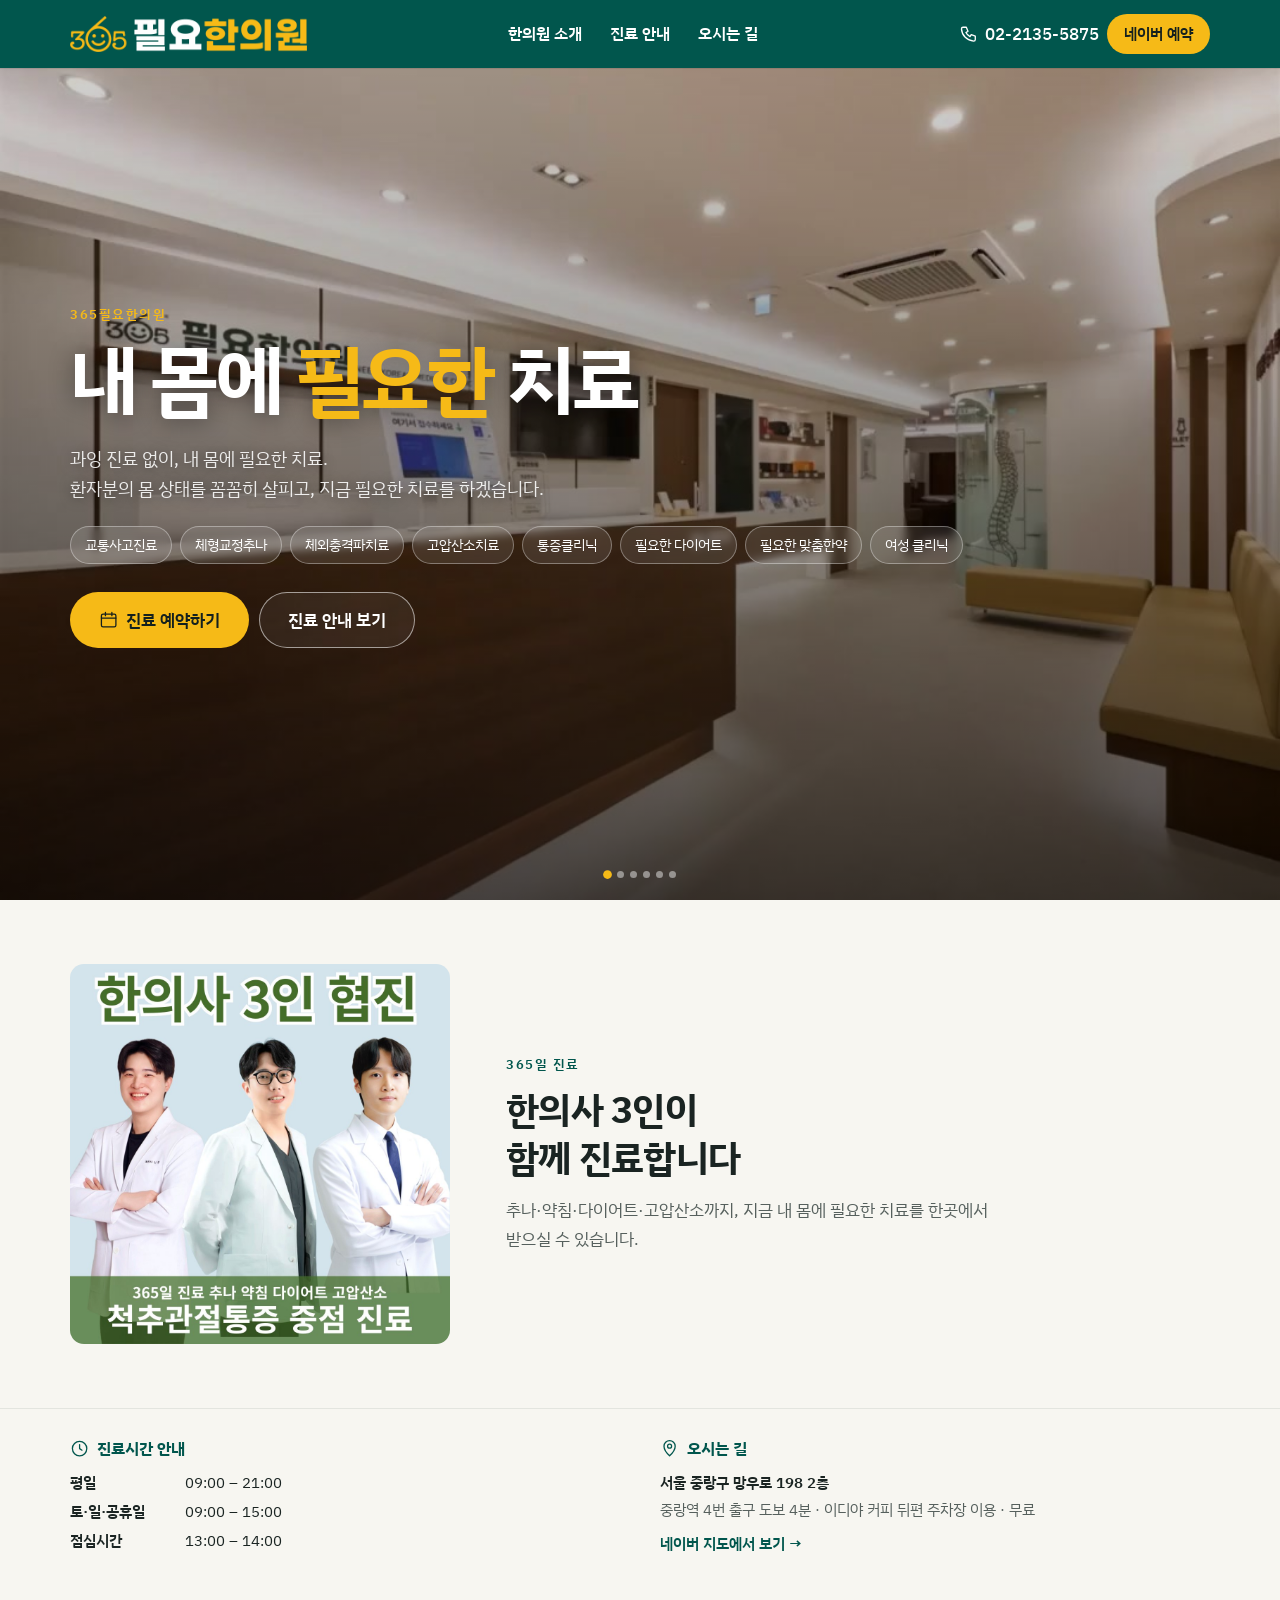
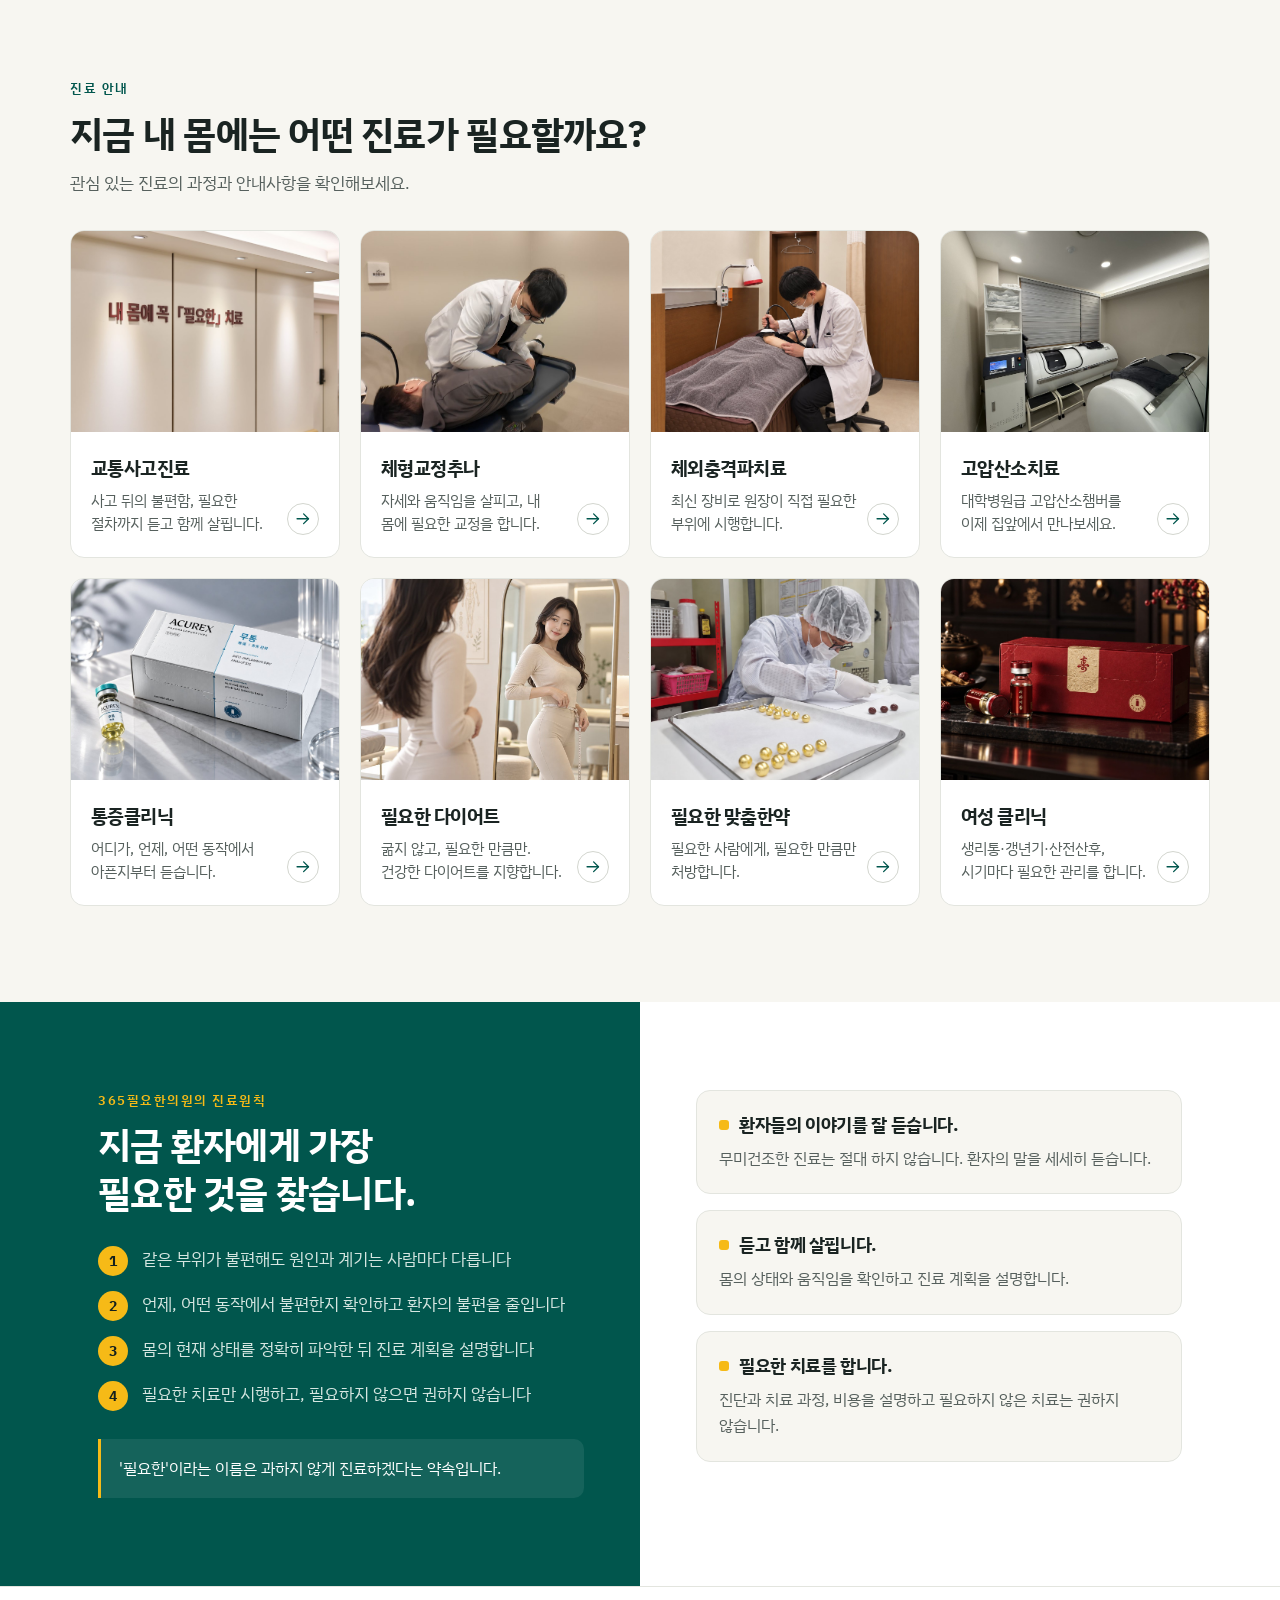
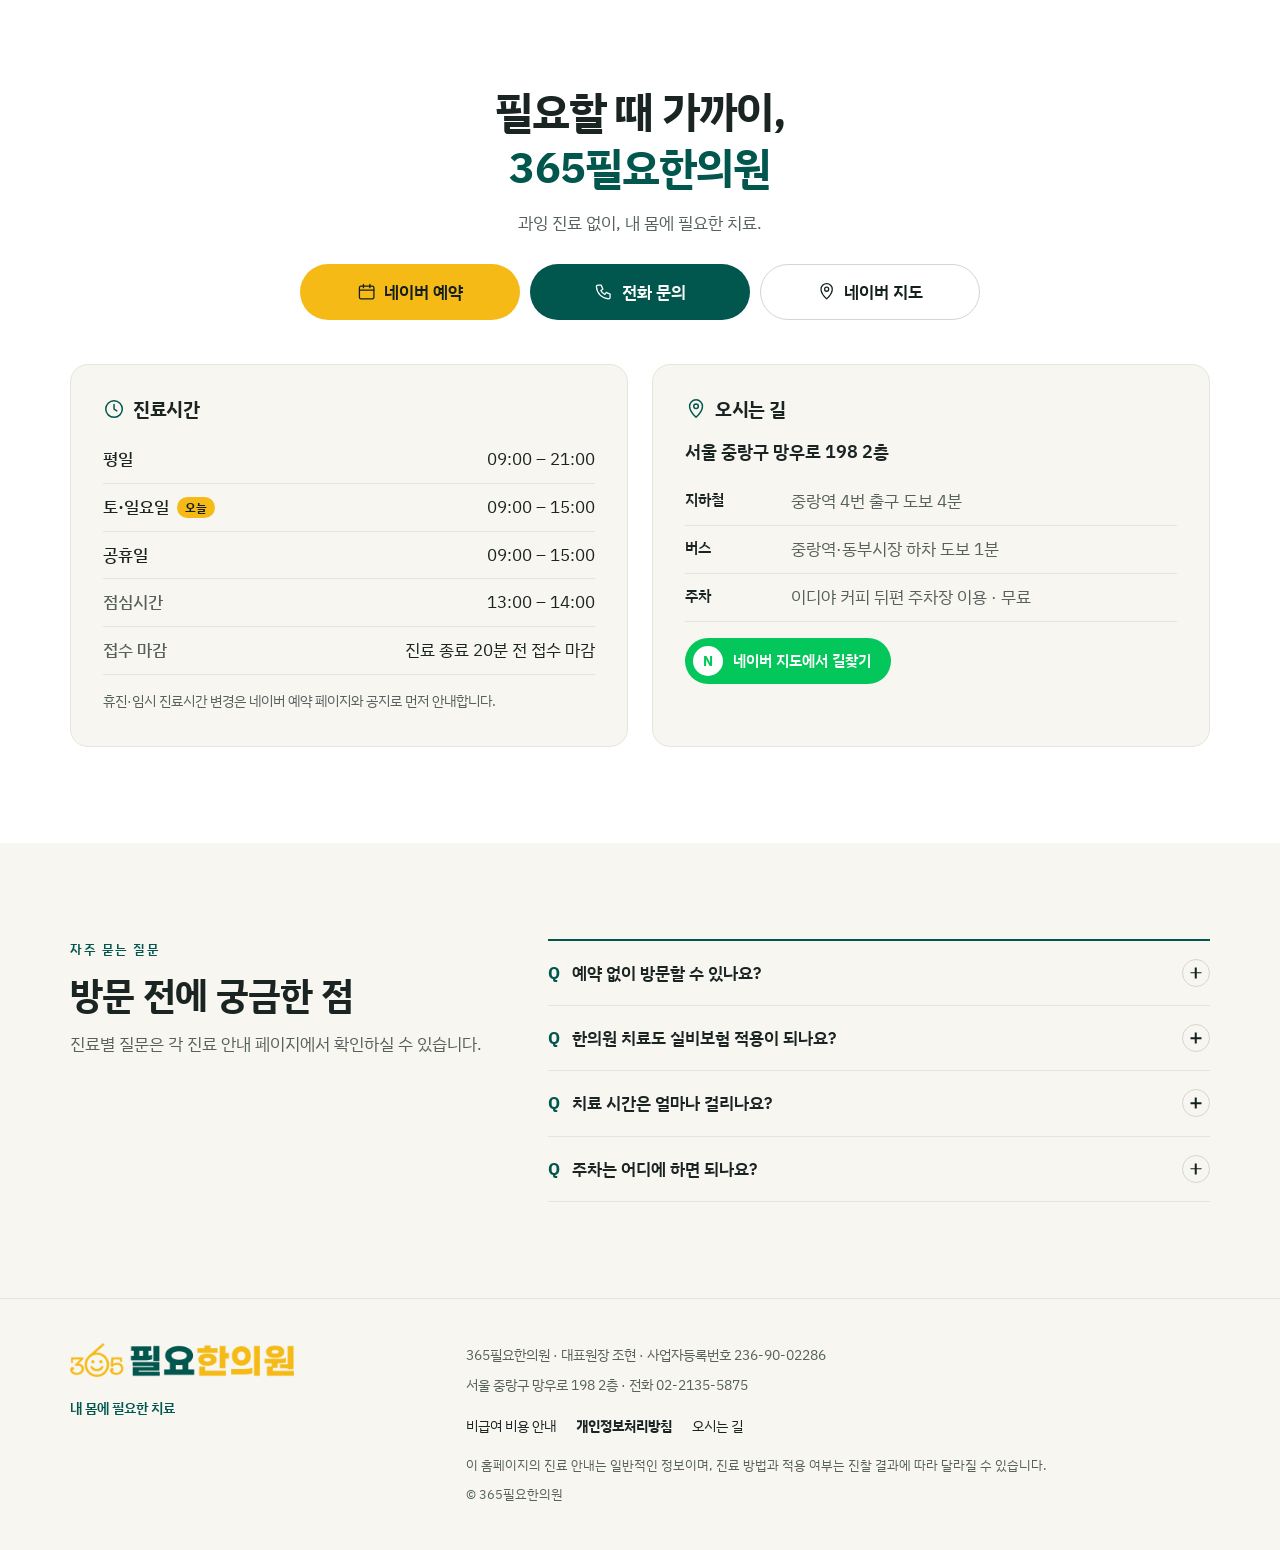
==== index.html @ c827af8c "Add files via upload" ====
<!doctype html>
<html lang="ko">
<head>
<meta charset="utf-8">
<meta name="viewport" content="width=device-width, initial-scale=1, viewport-fit=cover">
<title>365필요한의원 | 내 몸에 필요한 치료</title>
<meta name="description" content="365필요한의원 — 내 몸에 필요한 치료. 교통사고진료, 체형교정추나, 체외충격파치료, 고압산소치료, 통증클리닉, 다이어트, 맞춤 한약, 여성 클리닉. 불편한 곳을 듣고, 몸의 상태를 살피며, 필요한 치료만 함께 정합니다.">
<link rel="canonical" href="https://365needhani.github.io/">
<meta property="og:type" content="website">
<meta property="og:site_name" content="365필요한의원">
<meta property="og:title" content="365필요한의원 | 내 몸에 필요한 치료">
<meta property="og:description" content="365필요한의원 — 내 몸에 필요한 치료. 교통사고진료, 체형교정추나, 체외충격파치료, 고압산소치료, 통증클리닉, 다이어트, 맞춤 한약, 여성 클리닉. 불편한 곳을 듣고, 몸의 상태를 살피며, 필요한 치료만 함께 정합니다.">
<meta property="og:url" content="https://365needhani.github.io/">
<meta property="og:image" content="https://365needhani.github.io/assets/img/og-image.jpg">
<meta property="og:locale" content="ko_KR">
<meta name="theme-color" content="#01564D">
<link rel="preload" href="assets/img/reception.jpg" as="image">
<link rel="preload" href="assets/img/reception.mp4" as="video" type="video/mp4">
<link rel="preload" href="assets/img/hbot.jpg" as="image">
<link rel="icon" href="assets/img/favicon.png" type="image/png">
<link rel="apple-touch-icon" href="assets/img/apple-touch-icon.png">
<link rel="preconnect" href="https://fonts.googleapis.com">
<link rel="preconnect" href="https://fonts.gstatic.com" crossorigin>
<link rel="stylesheet" href="https://fonts.googleapis.com/css2?family=IBM+Plex+Sans+KR:wght@400;500;600;700&display=swap">
<link rel="stylesheet" href="assets/css/style.css">
<script type="application/ld+json">{"@context":"https://schema.org","@type":"MedicalClinic","name":"365필요한의원","slogan":"내 몸에 필요한 치료","url":"https://365needhani.github.io","telephone":"02-2135-5875","logo":"https://365needhani.github.io/assets/img/logo.png","address":{"@type":"PostalAddress","streetAddress":"서울 중랑구 망우로 198 2층","addressCountry":"KR"},"medicalSpecialty":"Korean medicine","availableService":[{"@type":"MedicalTherapy","name":"교통사고진료"},{"@type":"MedicalTherapy","name":"체형교정추나"},{"@type":"MedicalTherapy","name":"체외충격파치료"},{"@type":"MedicalTherapy","name":"고압산소치료"},{"@type":"MedicalTherapy","name":"통증클리닉"},{"@type":"MedicalTherapy","name":"필요한 다이어트"},{"@type":"MedicalTherapy","name":"필요한 맞춤한약"},{"@type":"MedicalTherapy","name":"여성 클리닉"}]}</script>
</head>
<body>
<a class="skip" href="#main">본문 바로가기</a>

<header class="site-header">
  <div class="wrap header-inner">
    <a class="logo" href="index.html"><img src="assets/img/logo.png" alt="365필요한의원" width="1108" height="168"></a>
    <div class="header-side">
      <a class="header-phone" href="tel:02-2135-5875" data-track="call-header"><svg viewBox="0 0 24 24" fill="none" stroke="currentColor" stroke-width="1.6" stroke-linecap="round" stroke-linejoin="round" aria-hidden="true"><path d="M5 4h4l2 5-2.5 1.5a11 11 0 0 0 5 5L15 13l5 2v4a2 2 0 0 1-2 2A16 16 0 0 1 3 6a2 2 0 0 1 2-2z"/></svg><span>02-2135-5875</span></a>
      <a class="btn btn-yellow btn-sm nav-cta" href="https://naver.me/GXFbSCK0" target="_blank" rel="noopener" data-track="reserve-header">네이버 예약</a>
      <button class="nav-toggle" type="button" aria-expanded="false" aria-controls="site-nav"><span class="sr-only">메뉴 열기</span><span class="bars" aria-hidden="true"></span></button>
    </div>
    <nav id="site-nav" class="site-nav" aria-label="주 메뉴">
      <ul class="nav-list">
        
        <li><a href="about.html">한의원 소개</a></li>
        <li class="has-sub">
          <a href="index.html#treatments">진료 안내</a>
          <ul class="sub">
            <li><a href="treatment-traffic-accident.html">교통사고진료</a></li><li><a href="treatment-chuna.html">체형교정추나</a></li><li><a href="treatment-eswt.html">체외충격파치료</a></li><li><a href="treatment-hbot.html">고압산소치료</a></li><li><a href="treatment-pain.html">통증클리닉</a></li><li><a href="treatment-diet.html">필요한 다이어트</a></li><li><a href="treatment-herbal.html">필요한 맞춤한약</a></li><li><a href="treatment-women.html">여성 클리닉</a></li>
          </ul>
        </li>
        <li><a href="location.html">오시는 길</a></li>
      </ul>
      <div class="nav-mobile-actions">
        <a class="btn btn-yellow" href="https://naver.me/GXFbSCK0" target="_blank" rel="noopener" data-track="reserve-menu">네이버 예약</a>
        <a class="btn btn-line" href="tel:02-2135-5875" data-track="call-menu">02-2135-5875</a>
      </div>
    </nav>
  </div>
</header>
<main id="main">

<section class="hero hero-full">
  <div class="hero-bg" data-interval="2000" aria-hidden="true" style="background-image:url([data-uri])">
    <video src="assets/img/reception.mp4" poster="assets/img/reception.jpg" muted playsinline preload="auto" class="is-on" autoplay></video><img src="assets/img/hbot.jpg" alt="" data-desc="assets/img/hbot.jpg"><img src="assets/img/treatment-room.jpg" alt="" data-desc="assets/img/treatment-room.jpg" loading="lazy"><img src="assets/img/clinic-room.jpg" alt="" data-desc="assets/img/clinic-room.jpg" loading="lazy"><img src="assets/img/hydro.jpg" alt="" data-desc="assets/img/hydro.jpg" loading="lazy"><img src="assets/img/massage-chair.jpg" alt="" data-desc="assets/img/massage-chair.jpg" loading="lazy">
    <ol class="slide-dots"><li class="is-on"></li><li></li><li></li><li></li><li></li><li></li></ol>
  </div>
  <div class="wrap hero-full-inner">
    <p class="eyebrow eyebrow-light">365필요한의원</p>
    <h1 class="hero-title">내 몸에 <em>필요한</em> 치료</h1>
    <p class="hero-sub">과잉 진료 없이, 내 몸에 필요한 치료.<br class="br-pc"> 환자분의 몸 상태를 꼼꼼히 살피고, 지금 필요한 치료를 하겠습니다.</p>
    <ul class="hero-tags" aria-label="주요 진료"><li><a href="treatment-traffic-accident.html">교통사고진료</a></li><li><a href="treatment-chuna.html">체형교정추나</a></li><li><a href="treatment-eswt.html">체외충격파치료</a></li><li><a href="treatment-hbot.html">고압산소치료</a></li><li><a href="treatment-pain.html">통증클리닉</a></li><li><a href="treatment-diet.html">필요한 다이어트</a></li><li><a href="treatment-herbal.html">필요한 맞춤한약</a></li><li><a href="treatment-women.html">여성 클리닉</a></li></ul>
    <div class="hero-actions">
      <a class="btn btn-yellow btn-lg" href="https://naver.me/GXFbSCK0" target="_blank" rel="noopener" data-track="reserve-hero"><svg viewBox="0 0 24 24" fill="none" stroke="currentColor" stroke-width="1.6" stroke-linecap="round" stroke-linejoin="round" aria-hidden="true"><rect x="3" y="5" width="18" height="16" rx="2"/><path d="M3 10h18M8 3v4M16 3v4"/></svg>진료 예약하기</a>
      <a class="btn btn-line-light btn-lg" href="#treatments">진료 안내 보기</a>
    </div>
  </div>
</section>
<section class="team-band" aria-label="한의사 협진">
  <div class="wrap team-grid">
    <img class="photo team-photo" src="assets/img/hero.jpg" alt="" data-desc="assets/img/hero.jpg" loading="lazy" style="aspect-ratio:1 / 1">
    <div class="team-copy">
      <p class="eyebrow">365일 진료</p>
      <h2>한의사 3인이<br>함께 진료합니다</h2>
      <p>추나·약침·다이어트·고압산소까지, 지금 내 몸에 필요한 치료를 한곳에서 받으실 수 있습니다.</p>
    </div>
  </div>
  <div class="info-strip">
    <div class="wrap info-grid">
      <div class="info-col">
        <p class="info-h"><svg viewBox="0 0 24 24" fill="none" stroke="currentColor" stroke-width="1.6" stroke-linecap="round" stroke-linejoin="round" aria-hidden="true"><circle cx="12" cy="12" r="9"/><path d="M12 7v5l3 2"/></svg>진료시간 안내</p>
        <dl class="info-dl">
          <div><dt>평일</dt><dd>09:00 – 21:00</dd></div>
          <div><dt>토·일·공휴일</dt><dd>09:00 – 15:00</dd></div>
          <div><dt>점심시간</dt><dd>13:00 – 14:00</dd></div>
        </dl>
      </div>
      <div class="info-col">
        <p class="info-h"><svg viewBox="0 0 24 24" fill="none" stroke="currentColor" stroke-width="1.6" stroke-linecap="round" stroke-linejoin="round" aria-hidden="true"><path d="M12 21s7-6.5 7-12a7 7 0 0 0-14 0c0 5.5 7 12 7 12z"/><circle cx="12" cy="9" r="2.5"/></svg>오시는 길</p>
        <p class="info-addr">서울 중랑구 망우로 198 2층</p>
        <p class="info-sub">중랑역 4번 출구 도보 4분 · 이디야 커피 뒤편 주차장 이용 · 무료</p>
        <a class="info-link" href="https://naver.me/FLyvfNd8" target="_blank" rel="noopener" data-track="map-strip">네이버 지도에서 보기</a>
      </div>
    </div>
  </div>
</section>

<section class="sec" id="treatments" aria-labelledby="treatments-title">
  <div class="wrap">
    
<div class="sec-head">
  <p class="eyebrow">진료 안내</p>
  <h2 id="treatments-title">지금 내 몸에는<br class="br-m"> 어떤 진료가 필요할까요?</h2>
  <p class="sec-desc">관심 있는 진료의 과정과 안내사항을 확인해보세요.</p>
</div>
    
<ul class="t-cards">
  
  <li class="t-card">
    <a href="treatment-traffic-accident.html">
      <img class="photo " src="assets/img/traffic.jpg" alt="" data-desc="assets/img/traffic.jpg" loading="lazy" style="aspect-ratio:4 / 3">
      <span class="t-card-body">
        <span class="t-card-name">교통사고진료</span>
        <span class="t-card-copy">사고 뒤의 불편함, 필요한 절차까지 듣고 함께 살핍니다.</span>
        <span class="t-card-arrow" aria-hidden="true"><svg viewBox="0 0 24 24" fill="none" stroke="currentColor" stroke-width="1.6" stroke-linecap="round" stroke-linejoin="round" aria-hidden="true"><path d="M5 12h14"/><path d="M13 6l6 6-6 6"/></svg></span>
      </span>
    </a>
  </li>
  <li class="t-card">
    <a href="treatment-chuna.html">
      <img class="photo " src="assets/img/chuna.jpg" alt="" data-desc="assets/img/chuna.jpg" loading="lazy" style="aspect-ratio:4 / 3">
      <span class="t-card-body">
        <span class="t-card-name">체형교정추나</span>
        <span class="t-card-copy">자세와 움직임을 살피고, 내 몸에 필요한 교정을 합니다.</span>
        <span class="t-card-arrow" aria-hidden="true"><svg viewBox="0 0 24 24" fill="none" stroke="currentColor" stroke-width="1.6" stroke-linecap="round" stroke-linejoin="round" aria-hidden="true"><path d="M5 12h14"/><path d="M13 6l6 6-6 6"/></svg></span>
      </span>
    </a>
  </li>
  <li class="t-card">
    <a href="treatment-eswt.html">
      <img class="photo " src="assets/img/eswt.jpg" alt="" data-desc="assets/img/eswt.jpg" loading="lazy" style="aspect-ratio:4 / 3">
      <span class="t-card-body">
        <span class="t-card-name">체외충격파치료</span>
        <span class="t-card-copy">최신 장비로 원장이 직접 필요한 부위에 시행합니다.</span>
        <span class="t-card-arrow" aria-hidden="true"><svg viewBox="0 0 24 24" fill="none" stroke="currentColor" stroke-width="1.6" stroke-linecap="round" stroke-linejoin="round" aria-hidden="true"><path d="M5 12h14"/><path d="M13 6l6 6-6 6"/></svg></span>
      </span>
    </a>
  </li>
  <li class="t-card">
    <a href="treatment-hbot.html">
      <img class="photo " src="assets/img/hbot-card.jpg" alt="" data-desc="assets/img/hbot-card.jpg" loading="lazy" style="aspect-ratio:4 / 3">
      <span class="t-card-body">
        <span class="t-card-name">고압산소치료</span>
        <span class="t-card-copy">대학병원급 고압산소챔버를 이제 집앞에서 만나보세요.</span>
        <span class="t-card-arrow" aria-hidden="true"><svg viewBox="0 0 24 24" fill="none" stroke="currentColor" stroke-width="1.6" stroke-linecap="round" stroke-linejoin="round" aria-hidden="true"><path d="M5 12h14"/><path d="M13 6l6 6-6 6"/></svg></span>
      </span>
    </a>
  </li>
  <li class="t-card">
    <a href="treatment-pain.html">
      <img class="photo " src="assets/img/pain.jpg" alt="" data-desc="assets/img/pain.jpg" loading="lazy" style="aspect-ratio:4 / 3">
      <span class="t-card-body">
        <span class="t-card-name">통증클리닉</span>
        <span class="t-card-copy">어디가, 언제, 어떤 동작에서 아픈지부터 듣습니다.</span>
        <span class="t-card-arrow" aria-hidden="true"><svg viewBox="0 0 24 24" fill="none" stroke="currentColor" stroke-width="1.6" stroke-linecap="round" stroke-linejoin="round" aria-hidden="true"><path d="M5 12h14"/><path d="M13 6l6 6-6 6"/></svg></span>
      </span>
    </a>
  </li>
  <li class="t-card">
    <a href="treatment-diet.html">
      <img class="photo " src="assets/img/diet.jpg" alt="" data-desc="assets/img/diet.jpg" loading="lazy" style="aspect-ratio:4 / 3">
      <span class="t-card-body">
        <span class="t-card-name">필요한 다이어트</span>
        <span class="t-card-copy">굶지 않고, 필요한 만큼만. 건강한 다이어트를 지향합니다.</span>
        <span class="t-card-arrow" aria-hidden="true"><svg viewBox="0 0 24 24" fill="none" stroke="currentColor" stroke-width="1.6" stroke-linecap="round" stroke-linejoin="round" aria-hidden="true"><path d="M5 12h14"/><path d="M13 6l6 6-6 6"/></svg></span>
      </span>
    </a>
  </li>
  <li class="t-card">
    <a href="treatment-herbal.html">
      <img class="photo " src="assets/img/herbal.jpg" alt="" data-desc="assets/img/herbal.jpg" loading="lazy" style="aspect-ratio:4 / 3">
      <span class="t-card-body">
        <span class="t-card-name">필요한 맞춤한약</span>
        <span class="t-card-copy">필요한 사람에게, 필요한 만큼만 처방합니다.</span>
        <span class="t-card-arrow" aria-hidden="true"><svg viewBox="0 0 24 24" fill="none" stroke="currentColor" stroke-width="1.6" stroke-linecap="round" stroke-linejoin="round" aria-hidden="true"><path d="M5 12h14"/><path d="M13 6l6 6-6 6"/></svg></span>
      </span>
    </a>
  </li>
  <li class="t-card">
    <a href="treatment-women.html">
      <img class="photo " src="assets/img/women.jpg" alt="" data-desc="assets/img/women.jpg" loading="lazy" style="aspect-ratio:4 / 3">
      <span class="t-card-body">
        <span class="t-card-name">여성 클리닉</span>
        <span class="t-card-copy">생리통·갱년기·산전산후, 시기마다 필요한 관리를 합니다.</span>
        <span class="t-card-arrow" aria-hidden="true"><svg viewBox="0 0 24 24" fill="none" stroke="currentColor" stroke-width="1.6" stroke-linecap="round" stroke-linejoin="round" aria-hidden="true"><path d="M5 12h14"/><path d="M13 6l6 6-6 6"/></svg></span>
      </span>
    </a>
  </li>
</ul>
  </div>
</section>


<section class="split-block" aria-label="지금 환자에게 가장 필요한 것을 찾습니다.">
  <div class="split-green">
    <div class="split-inner">
      <p class="eyebrow eyebrow-light">365필요한의원의 진료원칙</p>
      <h2 class="split-title">지금 환자에게 가장<br class="br-m"> 필요한 것을 찾습니다.</h2>
      <ol class="num-list"><li>같은 부위가 불편해도 원인과 계기는 사람마다 다릅니다</li><li>언제, 어떤 동작에서 불편한지 확인하고 환자의 불편을 줄입니다</li><li>몸의 현재 상태를 정확히 파악한 뒤 진료 계획을 설명합니다</li><li>필요한 치료만 시행하고, 필요하지 않으면 권하지 않습니다</li></ol>
      <p class="split-caption">'필요한'이라는 이름은 과하지 않게 진료하겠다는 약속입니다.</p>
    </div>
  </div>
  <div class="split-white">
    <div class="split-inner">
      <div class="split-card"><h3>환자들의 이야기를 잘 듣습니다.</h3><p>무미건조한 진료는 절대 하지 않습니다. 환자의 말을 세세히 듣습니다.</p></div><div class="split-card"><h3>듣고 함께 살핍니다.</h3><p>몸의 상태와 움직임을 확인하고 진료 계획을 설명합니다.</p></div><div class="split-card"><h3>필요한 치료를 합니다.</h3><p>진단과 치료 과정, 비용을 설명하고 필요하지 않은 치료는 권하지 않습니다.</p></div>
    </div>
  </div>
</section>


<section class="visit" aria-labelledby="visit-title">
  <div class="wrap">
    <div class="visit-cta">
      <h2 id="visit-title" class="visit-title">필요할 때 가까이,<br><span class="accent">365필요한의원</span></h2>
      <p class="visit-sub">과잉 진료 없이, 내 몸에 필요한 치료.</p>
      <div class="visit-actions">
        <a class="btn btn-yellow btn-lg" href="https://naver.me/GXFbSCK0" target="_blank" rel="noopener" data-track="reserve-visit"><svg viewBox="0 0 24 24" fill="none" stroke="currentColor" stroke-width="1.6" stroke-linecap="round" stroke-linejoin="round" aria-hidden="true"><rect x="3" y="5" width="18" height="16" rx="2"/><path d="M3 10h18M8 3v4M16 3v4"/></svg>네이버 예약</a>
        <a class="btn btn-green btn-lg" href="tel:02-2135-5875" data-track="call-visit"><svg viewBox="0 0 24 24" fill="none" stroke="currentColor" stroke-width="1.6" stroke-linecap="round" stroke-linejoin="round" aria-hidden="true"><path d="M5 4h4l2 5-2.5 1.5a11 11 0 0 0 5 5L15 13l5 2v4a2 2 0 0 1-2 2A16 16 0 0 1 3 6a2 2 0 0 1 2-2z"/></svg>전화 문의</a>
        <a class="btn btn-line btn-lg" href="https://naver.me/FLyvfNd8" target="_blank" rel="noopener" data-track="map-visit"><svg viewBox="0 0 24 24" fill="none" stroke="currentColor" stroke-width="1.6" stroke-linecap="round" stroke-linejoin="round" aria-hidden="true"><path d="M12 21s7-6.5 7-12a7 7 0 0 0-14 0c0 5.5 7 12 7 12z"/><circle cx="12" cy="9" r="2.5"/></svg>네이버 지도</a>
      </div>
    </div>
    <div class="visit-grid">
      <div class="visit-card">
        <h3 class="visit-h"><svg viewBox="0 0 24 24" fill="none" stroke="currentColor" stroke-width="1.6" stroke-linecap="round" stroke-linejoin="round" aria-hidden="true"><circle cx="12" cy="12" r="9"/><path d="M12 7v5l3 2"/></svg>진료시간</h3>
        
<dl class="hours">
  <div class="hours-row" data-day="평일"><dt>평일</dt><dd>09:00 – 21:00</dd></div><div class="hours-row" data-day="토·일요일"><dt>토·일요일</dt><dd>09:00 – 15:00</dd></div><div class="hours-row" data-day="공휴일"><dt>공휴일</dt><dd>09:00 – 15:00</dd></div>
  <div class="hours-row hours-sub"><dt>점심시간</dt><dd>13:00 – 14:00</dd></div>
  <div class="hours-row hours-sub"><dt>접수 마감</dt><dd>진료 종료 20분 전 접수 마감</dd></div>
</dl>
        <p class="visit-note">휴진·임시 진료시간 변경은 네이버 예약 페이지와 공지로 먼저 안내합니다.</p>
      </div>
      <div class="visit-card">
        <h3 class="visit-h"><svg viewBox="0 0 24 24" fill="none" stroke="currentColor" stroke-width="1.6" stroke-linecap="round" stroke-linejoin="round" aria-hidden="true"><path d="M12 21s7-6.5 7-12a7 7 0 0 0-14 0c0 5.5 7 12 7 12z"/><circle cx="12" cy="9" r="2.5"/></svg>오시는 길</h3>
        <p class="visit-addr">서울 중랑구 망우로 198 2층</p>
        <dl class="spec spec-sm">
          <div><dt>지하철</dt><dd>중랑역 4번 출구 도보 4분</dd></div><div><dt>버스</dt><dd>중랑역·동부시장 하차 도보 1분</dd></div>
          <div><dt>주차</dt><dd>이디야 커피 뒤편 주차장 이용 · 무료</dd></div>
        </dl>
        <div class="map-btns">
          <a class="map-btn map-naver" href="https://naver.me/FLyvfNd8" target="_blank" rel="noopener" data-track="map-naver"><b>N</b>네이버 지도에서 길찾기</a>
        </div>
      </div>
    </div>
  </div>
</section>

<section class="sec" aria-labelledby="faq-title">
  <div class="wrap faq-grid">
    
<div class="sec-head">
  <p class="eyebrow">자주 묻는 질문</p>
  <h2 id="faq-title">방문 전에 궁금한 점</h2>
  <p class="sec-desc">진료별 질문은 각 진료 안내 페이지에서 확인하실 수 있습니다.</p>
</div>
    
<div class="faq-list">
  
  <details class="faq">
    <summary><span class="faq-q">예약 없이 방문할 수 있나요?</span><span class="faq-icon" aria-hidden="true"></span></summary>
    <div class="faq-a"><p>예약 없이도 진료받으실 수 있습니다. 다만 예약하시면 대기 시간을 줄일 수 있습니다.</p></div>
  </details>
  <details class="faq">
    <summary><span class="faq-q">한의원 치료도 실비보험 적용이 되나요?</span><span class="faq-icon" aria-hidden="true"></span></summary>
    <div class="faq-a"><p>대부분의 환자분들이 실비보험 적용을 받고 계십니다. 내 보험이 적용되는지 모르는 경우, 저희가 직접 확인해드립니다.</p></div>
  </details>
  <details class="faq">
    <summary><span class="faq-q">치료 시간은 얼마나 걸리나요?</span><span class="faq-icon" aria-hidden="true"></span></summary>
    <div class="faq-a"><p>치료의 종류에 따라 다르지만, 보통 약 40분~1시간 정도가 소요됩니다. 빠른 진료를 원하실 경우 데스크에 말씀해주세요.</p></div>
  </details>
  <details class="faq">
    <summary><span class="faq-q">주차는 어디에 하면 되나요?</span><span class="faq-icon" aria-hidden="true"></span></summary>
    <div class="faq-a"><p>이디야 커피 뒤편 주차장 이용 · 무료</p><p><a class="text-link" href="location.html">오시는 길 보기</a></p></div>
  </details>
</div>
  </div>
</section>



</main>

<footer class="site-footer">
  <div class="wrap footer-inner">
    <div class="footer-brand">
      <a class="logo" href="index.html"><img src="assets/img/logo-light-bg.png" alt="365필요한의원" width="1108" height="168"></a>
      <p class="footer-slogan">내 몸에 필요한 치료</p>
    </div>
    <div class="footer-info">
      <p>365필요한의원 · 대표원장 조현 · 사업자등록번호 236-90-02286</p>
      <p>서울 중랑구 망우로 198 2층 · 전화 02-2135-5875</p>
      <p class="footer-links"><a href="fees.html">비급여 비용 안내</a><a href="privacy.html"><b>개인정보처리방침</b></a><a href="location.html">오시는 길</a></p>
      <p class="footer-legal">이 홈페이지의 진료 안내는 일반적인 정보이며, 진료 방법과 적용 여부는 진찰 결과에 따라 달라질 수 있습니다.</p>
      <p class="footer-copy">© 365필요한의원</p>
    </div>
  </div>
</footer>

<nav class="mobile-bar" aria-label="빠른 연결">
  <a href="tel:02-2135-5875" data-track="call-mobile"><svg viewBox="0 0 24 24" fill="none" stroke="currentColor" stroke-width="1.6" stroke-linecap="round" stroke-linejoin="round" aria-hidden="true"><path d="M5 4h4l2 5-2.5 1.5a11 11 0 0 0 5 5L15 13l5 2v4a2 2 0 0 1-2 2A16 16 0 0 1 3 6a2 2 0 0 1 2-2z"/></svg>전화 문의</a>
  <a class="is-main" href="https://naver.me/GXFbSCK0" target="_blank" rel="noopener" data-track="reserve-mobile"><svg viewBox="0 0 24 24" fill="none" stroke="currentColor" stroke-width="1.6" stroke-linecap="round" stroke-linejoin="round" aria-hidden="true"><rect x="3" y="5" width="18" height="16" rx="2"/><path d="M3 10h18M8 3v4M16 3v4"/></svg>예약하기</a>
  <a href="https://naver.me/FLyvfNd8" target="_blank" rel="noopener" data-track="map-mobile"><svg viewBox="0 0 24 24" fill="none" stroke="currentColor" stroke-width="1.6" stroke-linecap="round" stroke-linejoin="round" aria-hidden="true"><path d="M12 21s7-6.5 7-12a7 7 0 0 0-14 0c0 5.5 7 12 7 12z"/><circle cx="12" cy="9" r="2.5"/></svg>오시는 길</a>
</nav>
<script src="assets/js/main.js" defer></script>
</body>
</html>
---- assets/css/style.css ----
/* ==========================================================
   365필요한의원 — 디자인 시스템
   로고 기준 브랜드 컬러: 그린 #01564D / 노랑 #F6BA17 / 흰색
   초록은 상단 바·모바일 하단 바·본문 중간의 강조 블록 하나·작은 포인트에만 쓰고,
   넓은 면(첫 화면, 페이지 상단, 예약 안내, 푸터)은 밝게 둡니다.
   ========================================================== */
:root {
  --yellow: #F6BA17;
  --yellow-hover: #FFC93A;
  --yellow-soft: #FFF3CC;
  --green: #01564D;
  --green-2: #0B6257;
  --green-deep: #003F38;
  --green-soft: #E6F0EC;
  --green-line: rgba(255, 255, 255, .14);
  --on-green: #D6E6E1;
  --on-green-muted: #9DC2B9;
  --ink: #14201E;
  --text: #1A2422;
  --muted: #56605D;
  --paper: #F7F6F1;
  --white: #FFFFFF;
  --line: #E3E5DF;
  --line-2: #D3D6CF;
  --ph: #E1E3DC;
  --radius: 14px;
  --wrap: 1180px;
  --gutter: 20px;
  --header-h: 68px;
  --font: "IBM Plex Sans KR", "Apple SD Gothic Neo", "Malgun Gothic", "Noto Sans KR", sans-serif;
  color-scheme: light;
}

*, *::before, *::after { box-sizing: border-box; }
html { -webkit-text-size-adjust: 100%; scroll-behavior: smooth; scroll-padding-top: calc(var(--header-h) + 12px); }
body { margin: 0; background: var(--paper); color: var(--text); font-family: var(--font); font-size: 17px; line-height: 1.7; word-break: keep-all; overflow-wrap: break-word; }
img { max-width: 100%; display: block; }
svg { width: 1.15em; height: 1.15em; flex: none; }
a { color: inherit; }
h1, h2, h3 { line-height: 1.3; margin: 0; text-wrap: balance; letter-spacing: -0.02em; }
p { margin: 0; }
ul, ol { margin: 0; padding: 0; list-style: none; }
:focus-visible { outline: 3px solid var(--yellow); outline-offset: 3px; border-radius: 4px; }
.sr-only { position: absolute; width: 1px; height: 1px; overflow: hidden; clip: rect(0 0 0 0); white-space: nowrap; }
.skip { position: absolute; left: 12px; top: -60px; z-index: 100; background: var(--yellow); color: var(--ink); padding: 10px 16px; border-radius: 8px; font-weight: 600; }
.skip:focus { top: 12px; }
.wrap { width: 100%; max-width: var(--wrap); margin-inline: auto; padding-inline: var(--gutter); }
.wrap.narrow { max-width: 880px; }
.br-pc { display: none; }
@media (min-width: 900px) { .br-pc { display: inline; } .br-m { display: none; } }

/* 자리표시자 — 실제 정보로 교체할 곳 */
.todo { background: rgba(246, 186, 23, .24); border-bottom: 1px dashed #A77A00; padding: 0 2px; border-radius: 2px; }
.split-green .todo, .site-header .todo, .mobile-bar .todo { background: rgba(246, 186, 23, .18); border-bottom-color: var(--yellow); }
.sample-note { margin: -16px 0 20px; font-size: .9rem; color: var(--muted); }

/* ---------- 버튼 ---------- */
.btn { display: inline-flex; align-items: center; justify-content: center; gap: 8px; min-height: 50px; padding: 0 22px; border-radius: 999px; font: inherit; font-weight: 600; font-size: 1rem; text-decoration: none; white-space: nowrap; border: 1.5px solid transparent; cursor: pointer; transition: background .15s, border-color .15s, color .15s, transform .15s; }
.btn:active { transform: translateY(1px); }
.btn-sm { min-height: 40px; padding: 0 16px; font-size: .92rem; }
.btn-lg { min-height: 56px; padding: 0 28px; font-size: 1.05rem; }
.btn-yellow { background: var(--yellow); color: var(--ink); }
.btn-yellow:hover { background: var(--yellow-hover); }
.btn-green { background: var(--green); color: var(--white); }
.btn-green:hover { background: var(--green-2); }
.btn-line { border-color: var(--line-2); color: var(--ink); background: var(--white); }
.btn-line:hover { border-color: var(--green); color: var(--green); }
.text-link { font-weight: 600; text-decoration: none; color: var(--green); border-bottom: 2px solid var(--yellow); padding-bottom: 1px; display: inline-flex; align-items: center; gap: 4px; }
.text-link::after { content: "→"; }
.text-link:hover { background: var(--yellow-soft); }

/* ---------- 로고 ---------- */
.logo { display: inline-flex; align-items: center; text-decoration: none; flex: none; }
.logo img { height: 32px; width: auto; }
@media (min-width: 1000px) { .logo img { height: 36px; } }
.footer-brand .logo img { height: 34px; }

/* ---------- 헤더 (초록 바 — 여기만 넓게 초록) ---------- */
.site-header { position: sticky; top: env(safe-area-inset-top, 0px); z-index: 50; background: var(--green); color: var(--white); box-shadow: 0 1px 0 rgba(0,0,0,.08); }
.header-inner { display: flex; align-items: center; justify-content: space-between; min-height: var(--header-h); gap: 12px; flex-wrap: wrap; }
.header-side { display: flex; align-items: center; gap: 8px; }
.header-phone { display: none; align-items: center; gap: 6px; color: var(--white); text-decoration: none; font-weight: 500; font-variant-numeric: tabular-nums; }
.nav-toggle { color: var(--white); display: inline-flex; align-items: center; justify-content: center; width: 44px; height: 44px; border: 0; background: transparent; cursor: pointer; border-radius: 10px; }
.nav-toggle .bars, .nav-toggle .bars::before, .nav-toggle .bars::after { display: block; width: 22px; height: 2px; background: var(--white); border-radius: 2px; position: relative; transition: transform .2s, background .2s; }
.nav-toggle .bars::before, .nav-toggle .bars::after { content: ""; position: absolute; left: 0; }
.nav-toggle .bars::before { top: -7px; }
.nav-toggle .bars::after { top: 7px; }
.nav-toggle[aria-expanded="true"] .bars { background: transparent; }
.nav-toggle[aria-expanded="true"] .bars::before { transform: translateY(7px) rotate(45deg); }
.nav-toggle[aria-expanded="true"] .bars::after { transform: translateY(-7px) rotate(-45deg); }
.nav-cta { display: none; }
@media (min-width: 480px) { .nav-cta { display: inline-flex; } }

.site-nav { display: none; }
.site-nav.is-open { display: flex; flex-direction: column; gap: 16px; position: absolute; left: 0; right: 0; top: 100%; background: var(--white); color: var(--text); border-top: 1px solid var(--line); padding: 8px var(--gutter) 24px; max-height: calc(100vh - var(--header-h)); overflow-y: auto; box-shadow: 0 16px 24px rgba(1,50,44,.12); }
.nav-list > li > a { display: block; padding: 12px 0; font-weight: 600; text-decoration: none; font-size: 1.08rem; border-bottom: 1px solid var(--line); }
.nav-list .sub { padding: 6px 0 8px 12px; display: grid; grid-template-columns: 1fr 1fr; gap: 0 12px; }
.nav-list .sub a { display: block; padding: 8px 0; text-decoration: none; color: var(--muted); }
.nav-list a[aria-current="page"] { color: var(--green); text-decoration: underline; text-decoration-color: var(--yellow); text-decoration-thickness: 3px; text-underline-offset: 6px; }
.nav-mobile-actions { display: grid; grid-template-columns: 1fr 1fr; gap: 8px; }

@media (min-width: 1000px) {
  .header-phone { display: inline-flex; }
  .nav-toggle { display: none; }
  .header-inner { flex-wrap: nowrap; }
  .site-nav, .site-nav.is-open { display: flex; order: 1; flex: 1; justify-content: center; flex-direction: row; align-items: center; position: static; padding: 0; box-shadow: none; border: 0; background: none; color: inherit; max-height: none; overflow: visible; }
  .header-side { order: 2; }
  .nav-mobile-actions { display: none; }
  .nav-list { display: flex; gap: 4px; }
  .nav-list > li { position: relative; }
  .nav-list > li > a { border: 0; padding: 10px 12px; font-size: 1rem; border-radius: 8px; }
  .nav-list > li > a:hover { background: rgba(255,255,255,.1); }
  .nav-list > li.is-active > a { box-shadow: inset 0 -3px 0 var(--yellow); border-radius: 0; }
  .nav-list a[aria-current="page"] { color: var(--yellow); text-decoration: none; }
  .nav-list .sub { display: block; position: absolute; top: 100%; left: 0; min-width: 210px; padding: 8px; background: var(--white); border: 1px solid var(--line); border-radius: 12px; box-shadow: 0 16px 32px rgba(1,50,44,.12); opacity: 0; visibility: hidden; transform: translateY(4px); transition: opacity .15s, transform .15s, visibility .15s; }
  .nav-list .has-sub:hover .sub, .nav-list .has-sub:focus-within .sub { opacity: 1; visibility: visible; transform: none; }
  .nav-list .sub a { padding: 10px 12px; border-radius: 8px; color: var(--text); }
  .nav-list .sub a:hover { background: var(--paper); }
  .nav-list .sub a[aria-current="page"] { color: var(--green); text-decoration: none; background: var(--green-soft); }
}

/* ---------- 사진 자리 ---------- */
.photo { width: 100%; max-width: 100%; border-radius: var(--radius); object-fit: cover; }
.ph { display: flex; align-items: flex-end; padding: 16px; background: repeating-linear-gradient(135deg, transparent 0 14px, rgba(1,50,44,.04) 14px 15px), var(--ph); color: var(--muted); }
.ph-label { font-size: .82rem; line-height: 1.45; }
.ph-label b { display: block; font-size: .7rem; letter-spacing: .12em; text-transform: uppercase; font-weight: 600; color: #7E8A85; margin-bottom: 2px; }

/* ---------- 홈: 첫 화면 (밝은 바탕) ---------- */
.hero { background: var(--white); border-bottom: 1px solid var(--line); }
.hero-grid { display: grid; gap: 32px; padding-block: 44px 40px; align-items: center; }
.hero-title { font-size: clamp(2.5rem, 9vw, 4.8rem); font-weight: 700; letter-spacing: -0.045em; line-height: 1.12; margin-top: 6px; }
.hero-title em { font-style: normal; color: var(--green); background: linear-gradient(transparent 68%, var(--yellow) 68% 92%, transparent 92%); padding: 0 .04em; }
.hero-sub { margin-top: 22px; font-size: 1.1rem; color: var(--muted); max-width: 34em; }
.hero-tags { display: flex; flex-wrap: wrap; gap: 8px; margin-top: 22px; }
.hero-tags a { display: inline-block; padding: 6px 14px; border: 1px solid var(--line-2); border-radius: 999px; font-size: .9rem; text-decoration: none; color: var(--text); background: var(--paper); transition: border-color .15s, color .15s, background .15s; }
.hero-tags a:hover { border-color: var(--green); color: var(--green); background: var(--green-soft); }
.hero-actions { display: flex; flex-wrap: wrap; gap: 10px; margin-top: 28px; }
.hero-visual { max-width: 460px; width: 100%; justify-self: center; }
@media (max-width: 899px) { .hero-visual { max-width: none; } .hero-photo { aspect-ratio: 16 / 10 !important; } .hero-actions .btn { flex: 1 1 180px; } }
@media (min-width: 900px) { .hero-grid { grid-template-columns: 1.25fr 1fr; padding-block: 72px 64px; gap: 56px; } .hero-visual { justify-self: end; } }

.info-strip { background: var(--paper); border-top: 1px solid var(--line); font-size: .92rem; color: var(--text); }
.info-link { margin-left: auto; color: var(--green); font-weight: 600; text-decoration: none; }
.info-link::after { content: " →"; }

/* ---------- 섹션 공통 ---------- */
.sec { padding-block: 64px; }
.sec-white { background: var(--white); }
.sec-line { border-top: 1px solid var(--line); }
@media (min-width: 900px) { .sec { padding-block: 96px; } }
.sec-head { margin-bottom: 32px; max-width: 42em; }
.sec-head h2 { font-size: clamp(1.6rem, 4.6vw, 2.3rem); font-weight: 700; }
.sec-head-row { max-width: none; display: flex; align-items: flex-end; justify-content: space-between; gap: 16px; flex-wrap: wrap; }
.sec-desc { margin-top: 12px; color: var(--muted); }
.sec-more { margin-top: 32px; }
.eyebrow { font-size: .8rem; font-weight: 600; letter-spacing: .12em; color: var(--green); margin-bottom: 10px; }
.eyebrow-light { color: var(--yellow); }
.lede-p { font-size: 1.08rem; }

/* ---------- 진료 카드 ---------- */
.t-cards { display: grid; grid-template-columns: repeat(2, minmax(0, 1fr)); gap: 12px; }
@media (min-width: 760px) { .t-cards { grid-template-columns: repeat(3, minmax(0, 1fr)); gap: 16px; } }
@media (min-width: 1000px) { .t-cards { grid-template-columns: repeat(4, minmax(0, 1fr)); gap: 20px; } }
.t-card > a { display: flex; flex-direction: column; height: 100%; background: var(--white); border: 1px solid var(--line); border-radius: var(--radius); overflow: hidden; text-decoration: none; transition: border-color .15s, transform .15s, box-shadow .15s; }
.sec-white .t-card > a { background: var(--paper); }
.t-card > a:hover { border-color: var(--green); transform: translateY(-2px); box-shadow: 0 12px 24px rgba(1,50,44,.08); }
.t-card .photo { border-radius: 0; }
.t-card-body { display: grid; grid-template-columns: 1fr auto; grid-template-areas: "name arrow" "copy arrow"; gap: 4px 10px; padding: 14px 14px 16px; flex: 1; align-content: start; }
.t-card-name { grid-area: name; font-size: 1.06rem; font-weight: 700; letter-spacing: -0.03em; }
.t-card-copy { grid-area: copy; font-size: .9rem; color: var(--muted); line-height: 1.5; }
.t-card-arrow { grid-area: arrow; align-self: end; width: 32px; height: 32px; border-radius: 50%; border: 1.5px solid var(--line-2); display: grid; place-items: center; color: var(--green); transition: background .15s, border-color .15s, color .15s; }
.t-card > a:hover .t-card-arrow { background: var(--yellow); border-color: var(--yellow); color: var(--ink); }
.t-card-guide > a { border-style: dashed; }
@media (max-width: 699px) { .t-card-body { grid-template-columns: 1fr; grid-template-areas: "name" "copy" "arrow"; } .t-card-arrow { justify-self: end; margin-top: 6px; width: 28px; height: 28px; } }
@media (min-width: 700px) { .t-card-body { padding: 20px 20px 22px; } .t-card-name { font-size: 1.2rem; } .t-card-copy { font-size: .96rem; } }

/* ---------- 좌/우 강조 블록 (초록 + 흰색) ---------- */
.split-block { display: grid; }
@media (min-width: 900px) { .split-block { grid-template-columns: 1fr 1fr; } }
.split-green { background: var(--green); color: var(--white); }
.split-white { background: var(--white); }
.split-inner { padding: 56px var(--gutter); max-width: calc(var(--wrap) / 2); }
.split-green .split-inner { margin-left: auto; }
@media (min-width: 900px) { .split-inner { padding: 88px 48px; } .split-green .split-inner { padding-right: 56px; } .split-white .split-inner { padding-left: 56px; display: grid; gap: 16px; align-content: center; } }
.split-title { font-size: clamp(1.6rem, 4.6vw, 2.3rem); font-weight: 700; }
.num-list { margin-top: 28px; display: grid; gap: 14px; counter-reset: n; }
.num-list li { counter-increment: n; display: flex; gap: 14px; align-items: flex-start; font-size: 1.04rem; color: var(--on-green); }
.num-list li::before { content: counter(n); flex: none; width: 30px; height: 30px; border-radius: 50%; background: var(--yellow); color: var(--ink); font-weight: 700; font-size: .9rem; display: grid; place-items: center; margin-top: 1px; }
.split-caption { margin-top: 28px; padding: 16px 18px; background: rgba(255,255,255,.08); border-left: 3px solid var(--yellow); border-radius: 0 10px 10px 0; color: var(--white); font-size: .98rem; }
.split-card { background: var(--paper); border: 1px solid var(--line); border-radius: var(--radius); padding: 22px; display: grid; gap: 8px; }
.split-card + .split-card { margin-top: 12px; }
@media (min-width: 900px) { .split-card + .split-card { margin-top: 0; } }
.split-card h3 { font-size: 1.15rem; display: flex; align-items: center; gap: 10px; }
.split-card h3::before { content: ""; width: 10px; height: 10px; background: var(--yellow); border-radius: 3px; flex: none; }
.split-card p { color: var(--muted); font-size: .98rem; }

/* ---------- 의료진 ---------- */
.doctors { display: grid; gap: 24px; }
.doctor { display: grid; gap: 24px; background: var(--white); border: 1px solid var(--line); border-radius: calc(var(--radius) + 4px); padding: 20px; }
.sec-white .doctor { background: var(--paper); border-color: transparent; }
@media (min-width: 760px) { .doctor { grid-template-columns: minmax(220px, 300px) 1fr; gap: 40px; padding: 28px; align-items: center; } }
.doctor-role { font-size: .9rem; color: var(--muted); }
.doctor-name { font-size: 1.6rem; margin-top: 4px; }
.tags { display: flex; flex-wrap: wrap; gap: 6px; margin-top: 10px; }
.tags li { font-size: .82rem; font-weight: 600; color: var(--green); background: var(--green-soft); padding: 4px 10px; border-radius: 999px; }
.doctor-quote { margin: 18px 0 18px; padding: 0; font-size: 1.1rem; font-weight: 500; line-height: 1.65; }
.doctor-quote p::before { content: "“"; color: var(--green); font-weight: 700; margin-right: 2px; }
.doctor-quote p::after { content: "”"; color: var(--green); font-weight: 700; }
.doctor-career { display: grid; gap: 6px; margin-bottom: 18px; color: var(--muted); font-size: .96rem; }
.doctor-career li { padding-left: 14px; position: relative; }
.doctor-career li::before { content: ""; position: absolute; left: 0; top: .8em; width: 6px; height: 1.5px; background: var(--muted); }

/* ---------- 진료 과정(순서) ---------- */
.steps { display: grid; gap: 12px; }
.step { position: relative; background: var(--paper); border-radius: var(--radius); padding: 20px 20px 20px 72px; }
.sec:not(.sec-white) .step { background: var(--white); border: 1px solid var(--line); }
.step-num { position: absolute; left: 20px; top: 18px; width: 36px; height: 36px; border-radius: 50%; background: var(--green); color: var(--yellow); font-weight: 700; display: grid; place-items: center; font-variant-numeric: tabular-nums; }
.step h3 { font-size: 1.1rem; }
.step p { margin-top: 6px; color: var(--muted); font-size: .96rem; }
@media (min-width: 700px) { .steps { grid-template-columns: repeat(2, 1fr); } }
@media (min-width: 1000px) {
  .steps-4 { grid-template-columns: repeat(4, 1fr); gap: 16px; }
  .steps-6 { grid-template-columns: repeat(3, 1fr); gap: 16px; }
  .steps-5 { grid-template-columns: repeat(5, 1fr); gap: 12px; }
  .step { padding: 22px; padding-top: 76px; }
  .step-num { top: 22px; left: 22px; }
  .steps-4 .step:not(:last-child)::after, .steps-5 .step:not(:last-child)::after { content: ""; position: absolute; top: 40px; left: 68px; right: -8px; height: 1.5px; background: repeating-linear-gradient(90deg, #B9C2BE 0 6px, transparent 6px 11px); }
}

/* ---------- 증상 목록 ---------- */
.symptoms { display: grid; gap: 10px; grid-template-columns: minmax(0, 1fr); }
@media (min-width: 600px) { .symptoms { grid-template-columns: repeat(2, minmax(0, 1fr)); } }
@media (min-width: 1000px) { .symptoms { grid-template-columns: repeat(3, 1fr); gap: 12px; } }
.symptoms li { display: flex; gap: 12px; align-items: flex-start; padding: 14px 16px; background: var(--paper); border-radius: 12px; font-weight: 500; }
.sec:not(.sec-white) .symptoms li { background: var(--white); border: 1px solid var(--line); }
.symptoms svg { color: var(--green); margin-top: .2em; width: 1.2em; height: 1.2em; stroke-width: 2.2; }

/* ---------- 치료법 그리드 ---------- */
.methods { display: grid; grid-template-columns: repeat(2, minmax(0, 1fr)); gap: 10px; }
@media (min-width: 600px) { .methods { grid-template-columns: repeat(3, minmax(0, 1fr)); } }
@media (min-width: 1000px) { .methods { grid-template-columns: repeat(4, minmax(0, 1fr)); gap: 14px; } }
.methods li { min-width: 0; display: grid; grid-template-columns: auto minmax(0, 1fr); grid-template-areas: "icon name" "icon en"; gap: 0 14px; align-items: center; padding: 16px 18px; background: var(--white); border: 1px solid var(--line); border-radius: 12px; }
.sec-white .methods li { background: var(--paper); border-color: transparent; }
.m-icon { grid-area: icon; width: 40px; height: 40px; border-radius: 10px; background: var(--green-soft); color: var(--green); display: grid; place-items: center; }
.m-icon svg { width: 22px; height: 22px; }
.m-name { grid-area: name; font-weight: 700; }
.m-en { grid-area: en; font-size: .7rem; letter-spacing: .04em; color: var(--muted); text-transform: uppercase; overflow-wrap: anywhere; line-height: 1.3; }

/* ---------- 자동차보험 안내 ---------- */
.zero-grid { display: grid; gap: 28px; align-items: center; }
@media (min-width: 900px) { .zero-grid { grid-template-columns: 340px 1fr; gap: 56px; } }
.zero { background: var(--green); color: var(--white); border-radius: calc(var(--radius) + 6px); padding: 36px 28px; text-align: center; }
.zero-label { font-size: .95rem; color: var(--on-green); }
.zero-big { font-size: clamp(3.6rem, 12vw, 5.6rem); font-weight: 700; letter-spacing: -0.05em; line-height: 1.05; color: var(--yellow); margin-top: 6px; font-variant-numeric: tabular-nums; }

/* ---------- 갤러리 ---------- */
.gallery { display: grid; grid-template-columns: repeat(2, minmax(0, 1fr)); gap: 12px; }
@media (min-width: 900px) { .gallery { grid-template-columns: repeat(3, 1fr); gap: 20px; } }
.gallery figure { margin: 0; }
.gallery figcaption { margin-top: 10px; font-size: .94rem; font-weight: 500; }
.gallery img { cursor: zoom-in; }

/* ---------- 건강 정보 ---------- */
.posts { display: grid; grid-auto-flow: column; grid-auto-columns: min(78%, 300px); gap: 14px; overflow-x: auto; padding-bottom: 8px; scroll-snap-type: x mandatory; -webkit-overflow-scrolling: touch; margin-inline: calc(var(--gutter) * -1); padding-inline: var(--gutter); }
.posts::-webkit-scrollbar { height: 6px; }
.posts::-webkit-scrollbar-thumb { background: var(--line-2); border-radius: 3px; }
@media (min-width: 1000px) { .posts { grid-auto-flow: row; grid-template-columns: repeat(3, 1fr); grid-auto-columns: auto; overflow: visible; margin-inline: 0; padding-inline: 0; gap: 20px; } }
.posts-grid { grid-auto-flow: row; grid-template-columns: 1fr; grid-auto-columns: auto; overflow: visible; margin-inline: 0; padding-inline: 0; }
@media (min-width: 700px) { .posts-grid { grid-template-columns: repeat(2, 1fr); } }
@media (min-width: 1000px) { .posts-grid { grid-template-columns: repeat(3, 1fr); } }
.post { scroll-snap-align: start; }
.post > a { display: grid; gap: 8px; height: 100%; padding: 20px; background: var(--paper); border: 1px solid var(--line); border-radius: var(--radius); text-decoration: none; transition: border-color .15s, transform .15s; }
.sec:not(.sec-white) .post > a { background: var(--white); }
.post > a:hover { border-color: var(--green); transform: translateY(-2px); }
.post time { font-size: .82rem; color: var(--muted); font-variant-numeric: tabular-nums; }
.post-title { font-weight: 700; font-size: 1.02rem; line-height: 1.45; display: -webkit-box; -webkit-line-clamp: 2; -webkit-box-orient: vertical; overflow: hidden; }
.post-summary { font-size: .92rem; color: var(--muted); display: -webkit-box; -webkit-line-clamp: 2; -webkit-box-orient: vertical; overflow: hidden; }
.post-more { margin-top: auto; padding-top: 6px; font-size: .88rem; font-weight: 600; color: var(--green); display: inline-flex; align-items: center; gap: 4px; }

/* ---------- FAQ ---------- */
.faq-grid { display: grid; gap: 8px; }
@media (min-width: 1000px) { .faq-grid { grid-template-columns: 1fr 1.6fr; gap: 64px; align-items: start; } .faq-grid .sec-head { position: sticky; top: calc(var(--header-h) + 32px); } }
.faq-list { border-top: 2px solid var(--green); }
.faq { border-bottom: 1px solid var(--line); }
.faq summary { list-style: none; display: flex; align-items: center; justify-content: space-between; gap: 16px; padding: 18px 0; cursor: pointer; font-weight: 600; font-size: 1.04rem; }
.faq summary::-webkit-details-marker { display: none; }
.faq-q::before { content: "Q"; color: var(--green); font-weight: 700; margin-right: 12px; }
.faq-icon { width: 28px; height: 28px; flex: none; border-radius: 50%; border: 1.5px solid var(--line-2); position: relative; transition: transform .2s, background .2s; }
.faq-icon::before, .faq-icon::after { content: ""; position: absolute; left: 50%; top: 50%; width: 11px; height: 1.5px; background: var(--ink); transform: translate(-50%, -50%); }
.faq-icon::after { transform: translate(-50%, -50%) rotate(90deg); transition: transform .2s; }
.faq[open] .faq-icon { background: var(--yellow); border-color: var(--yellow); }
.faq[open] .faq-icon::after { transform: translate(-50%, -50%) rotate(0deg); }
.faq-a { padding: 0 0 22px 28px; color: var(--muted); display: grid; gap: 10px; }

/* ---------- 하단 공통: 예약 → 진료시간 · 오시는 길 (밝은 바탕) ---------- */
.visit { background: var(--white); border-top: 1px solid var(--line); padding-block: 64px; }
@media (min-width: 900px) { .visit { padding-block: 96px; } }
.visit-cta { text-align: center; max-width: 40em; margin: 0 auto 44px; }
.visit-title { font-size: clamp(1.8rem, 5.4vw, 2.7rem); }
.visit-title .accent { color: var(--green); }
.visit-sub { margin-top: 14px; color: var(--muted); font-size: 1.06rem; }
.visit-actions { display: flex; flex-wrap: wrap; justify-content: center; gap: 10px; margin-top: 26px; }
.visit-actions .btn { flex: 1 1 200px; max-width: 280px; }
.visit-grid { display: grid; gap: 16px; }
@media (min-width: 900px) { .visit-grid { grid-template-columns: 1fr 1fr; gap: 24px; } }
.visit-card { background: var(--paper); border: 1px solid var(--line); border-radius: calc(var(--radius) + 4px); padding: 24px; }
@media (min-width: 900px) { .visit-card { padding: 32px; } }
.visit-h { display: flex; align-items: center; gap: 8px; font-size: 1.2rem; margin-bottom: 14px; }
.visit-h svg { color: var(--green); }
.visit-note { margin-top: 14px; font-size: .9rem; color: var(--muted); }
.visit-addr { font-size: 1.12rem; font-weight: 600; margin-bottom: 12px; }
.hours { margin: 0; font-variant-numeric: tabular-nums; }
.hours-row { display: flex; justify-content: space-between; gap: 16px; padding: 9px 0; border-bottom: 1px solid var(--line); }
.hours-row dt { font-weight: 500; flex: none; }
.hours-row dd { margin: 0; text-align: right; }
.hours-sub dt { color: var(--muted); }
.hours-row.is-today dt::after { content: "오늘"; margin-left: 8px; font-size: .74rem; font-weight: 700; background: var(--yellow); color: var(--ink); padding: 2px 8px; border-radius: 999px; vertical-align: 1px; }
.map-btns { display: flex; flex-wrap: wrap; gap: 8px; margin-top: 16px; }
.map-btn { display: inline-flex; align-items: center; gap: 10px; min-height: 46px; padding: 0 20px 0 8px; border-radius: 999px; text-decoration: none; font-weight: 600; font-size: .95rem; justify-content: center; }
.map-btn b { width: 30px; height: 30px; border-radius: 50%; display: grid; place-items: center; font-size: .9rem; }
.map-naver { background: #03C75A; color: var(--white); }
.map-naver b { background: var(--white); color: #03C75A; }

/* ---------- 하위 페이지 상단 (밝은 바탕) ---------- */
.page-hero { background: var(--white); border-bottom: 1px solid var(--line); padding-block: 36px 48px; }
@media (min-width: 900px) { .page-hero { padding-block: 52px 72px; } }
.page-hero-grid { display: grid; gap: 32px; align-items: center; }
@media (min-width: 900px) { .page-hero-grid { grid-template-columns: 1.15fr 1fr; gap: 56px; } }
.crumbs { display: flex; flex-wrap: wrap; gap: 8px; font-size: .86rem; color: var(--muted); margin-bottom: 24px; }
.crumbs a { text-decoration: none; }
.crumbs a:hover { color: var(--green); }
.page-title { font-size: clamp(1.85rem, 6vw, 3rem); font-weight: 700; letter-spacing: -0.04em; }
.page-title .accent { color: var(--green); }
.page-lead { margin-top: 18px; font-size: 1.08rem; color: var(--muted); max-width: 36em; }

/* ---------- 진료 상세 기타 ---------- */
.check-list { display: grid; gap: 10px; }
.check-list li { position: relative; padding: 14px 16px 14px 48px; background: var(--white); border: 1px solid var(--line); border-radius: 12px; }
.sec-white .check-list li { background: var(--paper); border-color: transparent; }
.check-list li::before { content: ""; position: absolute; left: 18px; top: 1.3em; width: 14px; height: 8px; border-left: 2.5px solid var(--green); border-bottom: 2.5px solid var(--green); transform: translateY(-50%) rotate(-45deg); }
.prep { display: grid; gap: 12px; }
@media (min-width: 900px) { .prep { grid-template-columns: repeat(3, 1fr); gap: 20px; } }
.prep li { background: var(--paper); border-radius: var(--radius); padding: 24px; border: 1px solid var(--line); }
.sec:not(.sec-white) .prep li { background: var(--white); }
.prep h3 { font-size: 1.12rem; margin-bottom: 8px; }
.prep p { color: var(--muted); }
.info-block + .info-block { margin-top: 44px; }
.info-block h3 { font-size: 1.3rem; margin-bottom: 14px; }
.info-block p + p { margin-top: 12px; }
.info-block > p { color: var(--muted); }
.equip-grid { display: grid; gap: 24px; }
@media (min-width: 760px) { .equip-grid { grid-template-columns: 1fr 1.1fr; align-items: start; } }
.spec { margin: 0; border-top: 2px solid var(--green); }
.spec > div { display: grid; grid-template-columns: 8.5em 1fr; gap: 12px; padding: 13px 0; border-bottom: 1px solid var(--line); }
.spec dt { font-weight: 600; font-size: .94rem; }
.spec dd { margin: 0; color: var(--muted); }
.spec-sm { border-top: 0; }
.spec-sm > div { grid-template-columns: 5.5em 1fr; padding: 9px 0; }
@media (max-width: 480px) { .spec > div { grid-template-columns: 1fr; gap: 2px; } }
.fine { margin-top: 16px; font-size: .9rem; color: var(--muted); }
.notes { display: grid; gap: 12px; }
@media (min-width: 760px) { .notes { grid-template-columns: 1fr 1fr; gap: 20px; } }
.note { background: var(--white); border: 1px solid var(--line); border-radius: var(--radius); padding: 24px; display: grid; gap: 10px; align-content: start; }
.sec-white .note { background: var(--paper); border-color: transparent; }
.note h3 { font-size: 1.12rem; }
.note p { color: var(--muted); }

/* ---------- 소개 ---------- */
.about-name-grid { display: grid; gap: 32px; }
@media (min-width: 760px) { .about-name-grid { grid-template-columns: 1fr 1fr; gap: 48px; } }
.about-name-grid > div { border-top: 2px solid var(--green); padding-top: 20px; }
.about-name-grid p:not(.big-num):not(.big-word) { color: var(--muted); }
.big-num, .big-word { font-size: clamp(3rem, 10vw, 4.8rem); font-weight: 700; letter-spacing: -0.05em; line-height: 1; margin-bottom: 18px; color: var(--green); }
.big-word { text-decoration: underline; text-decoration-color: var(--yellow); text-decoration-thickness: .16em; text-underline-offset: .1em; }

/* ---------- 오시는 길 ---------- */
.loc-grid { display: grid; gap: 36px; }
@media (min-width: 900px) { .loc-grid { grid-template-columns: 1.3fr 1fr; gap: 56px; } }
.map-ph { aspect-ratio: 4 / 3; }
.hours-card { background: var(--white); border: 1px solid var(--line); border-radius: calc(var(--radius) + 4px); padding: 12px 24px 24px; margin-bottom: 24px; }

/* ---------- 비용표 · 문서 ---------- */
.table-wrap { overflow-x: auto; border: 1px solid var(--line); border-radius: var(--radius); }
.fee-table { width: 100%; min-width: 520px; border-collapse: collapse; font-size: .96rem; }
.fee-table th, .fee-table td { padding: 14px 16px; text-align: left; border-bottom: 1px solid var(--line); }
.fee-table thead th { background: var(--green); color: var(--white); font-weight: 600; }
.fee-table tbody tr:last-child td { border-bottom: 0; }
.fee-table .num { text-align: right; font-variant-numeric: tabular-nums; }
.prose h2 { font-size: 1.2rem; margin-top: 36px; margin-bottom: 10px; }
.prose h2:first-child { margin-top: 0; }
.prose p { color: var(--muted); }

/* ---------- 푸터 (밝은 바탕) ---------- */
.site-footer { background: var(--paper); border-top: 1px solid var(--line); color: var(--muted); padding-block: 44px; font-size: .9rem; }
.footer-inner { display: grid; gap: 24px; }
@media (min-width: 900px) { .footer-inner { grid-template-columns: 1fr 2fr; } }
.footer-slogan { margin-top: 12px; color: var(--green); font-weight: 600; }
.footer-info { display: grid; gap: 6px; }
.footer-links { display: flex; flex-wrap: wrap; gap: 8px 20px; margin-block: 10px; }
.footer-links a { color: var(--text); text-decoration: none; }
.footer-links a:hover { text-decoration: underline; }
.footer-legal, .footer-copy { font-size: .84rem; }

/* ---------- 모바일 하단 고정 바 (초록) ---------- */
.mobile-bar { position: fixed; left: 0; right: 0; bottom: 0; z-index: 60; display: grid; grid-template-columns: 1fr 1.35fr 1fr; background: var(--green-deep); border-top: 1px solid var(--green-line); padding-bottom: env(safe-area-inset-bottom, 0px); }
.mobile-bar a { display: inline-flex; align-items: center; justify-content: center; gap: 6px; min-height: 58px; color: var(--white); text-decoration: none; font-weight: 600; font-size: .96rem; }
.mobile-bar a.is-main { background: var(--yellow); color: var(--ink); font-size: 1.02rem; }
body { padding-bottom: calc(58px + env(safe-area-inset-bottom, 0px)); }
@media (min-width: 1000px) { .mobile-bar { display: none; } body { padding-bottom: 0; } }

/* ---------- 사진 확대 ---------- */
.lightbox { border: 0; padding: 0; background: transparent; max-width: min(92vw, 1100px); }
.lightbox::backdrop { background: rgba(0,40,35,.86); }
.lightbox img { border-radius: 10px; max-height: 84vh; }
.lightbox button { position: absolute; top: 8px; right: 8px; width: 44px; height: 44px; border-radius: 50%; border: 0; background: var(--white); font-size: 1.4rem; cursor: pointer; }

@media (prefers-reduced-motion: reduce) { html { scroll-behavior: auto; } *, *::before, *::after { transition: none !important; animation: none !important; } }

/* ---------- 정보 띠 (진료시간 · 오시는 길) ---------- */
.info-grid { display: grid; gap: 20px; padding-block: 22px; }
@media (min-width: 760px) { .info-grid { grid-template-columns: 1fr 1fr; gap: 40px; padding-block: 26px; } }
.info-h { display: flex; align-items: center; gap: 8px; font-weight: 700; color: var(--green); margin-bottom: 8px; font-size: 1rem; }
.info-h svg { width: 1.2em; height: 1.2em; }
.info-dl { margin: 0; display: grid; gap: 4px; font-variant-numeric: tabular-nums; }
.info-dl > div { display: grid; grid-template-columns: 7em 1fr; gap: 12px; }
.info-dl dt { font-weight: 600; }
.info-dl dd { margin: 0; color: var(--text); }
.info-addr { font-weight: 600; }
.info-sub { color: var(--muted); font-size: .94rem; margin-top: 2px; }
.info-strip .info-link { display: inline-block; margin-top: 8px; margin-left: 0; }
.hero-photo { object-fit: cover; }
@media (max-width: 899px) { .hero-photo { aspect-ratio: 1 / 1 !important; max-width: 420px; margin-inline: auto; } }
.zero-stack .zero { margin-bottom: 32px; }
.zero-stack .sec-head { margin-bottom: 16px; }
.notes:has(> .note:only-child) { grid-template-columns: 1fr; }

/* ---------- 첫 화면 사진 슬라이드 (페이드) ---------- */
.hero-slides { position: relative; margin-top: 22px; aspect-ratio: 2 / 1; max-width: 34em; border-radius: var(--radius); overflow: hidden; background: var(--ph); }
.hero-slides img { position: absolute; inset: 0; width: 100%; height: 100%; object-fit: cover; opacity: 0; transition: opacity 1s ease; }
.hero-slides img.is-on { opacity: 1; }
.slide-dots { position: absolute; left: 0; right: 0; bottom: 10px; display: flex; justify-content: center; gap: 6px; margin: 0; padding: 0; list-style: none; }
.slide-dots li { width: 7px; height: 7px; border-radius: 50%; background: rgba(255,255,255,.55); transition: background .3s, transform .3s; }
.slide-dots li.is-on { background: var(--yellow); transform: scale(1.25); }
@media (prefers-reduced-motion: reduce) { .hero-slides img { transition: none; } }
.steps-vertical { grid-template-columns: 1fr !important; max-width: 760px; }
.steps-vertical .step { padding: 22px 22px 22px 76px !important; }
.steps-vertical .step-num { top: 20px !important; left: 22px !important; }
.steps-vertical .step::after { display: none; }
.sec + .visit { border-top: 0; }

/* ---------- 첫 화면: 화면 가득 배경 슬라이드 ---------- */
.hero-full { position: relative; min-height: calc(100vh - var(--header-h)); min-height: calc(100svh - var(--header-h)); display: flex; align-items: center; color: var(--white); border-bottom: 0; background: #2b2622; overflow: hidden; }
.hero-bg { position: absolute; inset: 0; background-size: cover; background-position: center; background-color: #2b2622; }
.hero-bg img, .hero-bg video { position: absolute; inset: 0; width: 100%; height: 100%; object-fit: cover; opacity: 0; transition: opacity 1.2s ease; }
.hero-bg img.is-on, .hero-bg video.is-on { opacity: 1; }
.hero-bg::after { content: ""; position: absolute; inset: 0; background: linear-gradient(180deg, rgba(0,0,0,.18) 0%, rgba(0,0,0,.42) 50%, rgba(0,0,0,.72) 100%); }
.hero-full-inner { position: relative; padding-block: 72px 88px; }
.hero-full .hero-title { color: var(--white); text-shadow: 0 2px 24px rgba(0,0,0,.45); }
.hero-full .hero-sub { text-shadow: 0 1px 12px rgba(0,0,0,.5); }
.hero-full .hero-title em { color: var(--yellow); background: none; padding: 0; }
.hero-full .hero-sub { color: rgba(255,255,255,.88); }
.hero-full .hero-tags a { background: rgba(255,255,255,.1); border-color: rgba(255,255,255,.35); color: var(--white); backdrop-filter: blur(4px); }
.hero-full .hero-tags a:hover { background: var(--yellow); border-color: var(--yellow); color: var(--ink); }
.hero-full .slide-dots { position: absolute; left: 0; right: 0; bottom: 22px; z-index: 1; }
.hero-full .slide-dots li { background: rgba(255,255,255,.45); }
.hero-full .slide-dots li.is-on { background: var(--yellow); }
.btn-line-light { border-color: rgba(255,255,255,.55); color: var(--white); background: rgba(255,255,255,.06); }
.btn-line-light:hover { background: var(--white); color: var(--green); border-color: var(--white); }
@media (max-width: 899px) {
  /* 휴대폰: 사진은 3:2 비율로 잘리지 않게 통째로, 글은 그 아래 어두운 띠에 */
  .hero-full { display: block; min-height: 0; }
  .hero-bg { position: relative; aspect-ratio: 3 / 2; }
  .hero-bg::after { background: linear-gradient(180deg, rgba(0,0,0,0) 70%, rgba(0,0,0,.35) 100%); }
  .hero-full-inner { background: var(--white); color: var(--text); padding-block: 26px 30px; }
  .hero-full .hero-title { font-size: 2.2rem; color: var(--ink); text-shadow: none; }
  .hero-full .hero-title em { color: var(--green); background: linear-gradient(transparent 68%, var(--yellow) 68% 92%, transparent 92%); padding: 0 .04em; }
  .hero-full .eyebrow-light { color: var(--green); }
  .hero-full .hero-sub { color: var(--muted); }
  .hero-full .hero-actions { display: none; }
  .hero-full .hero-tags { margin-top: 16px; }
  .hero-full .hero-tags a { background: var(--paper); border-color: var(--line-2); color: var(--text); backdrop-filter: none; }
  .hero-full .hero-sub { margin-top: 10px; font-size: 1rem; text-shadow: none; }
  .hero-full .slide-dots { bottom: 12px; z-index: 1; }
}
}

/* 첫 화면 아래: 협진 이미지 띠 */
.team-band { background: var(--white); }
.team-grid { display: grid; gap: 28px; padding-block: 48px; align-items: center; }
@media (min-width: 900px) { .team-grid { grid-template-columns: 380px 1fr; gap: 56px; padding-block: 64px; } }
.team-photo { max-width: 380px; margin-inline: auto; }
.team-copy h2 { font-size: clamp(1.6rem, 4.6vw, 2.3rem); margin-bottom: 14px; }
.team-copy > p:not(.eyebrow) { color: var(--muted); font-size: 1.06rem; max-width: 30em; }
.team-copy .hero-actions { margin-top: 22px; }
.team-band .info-strip { border-top: 1px solid var(--line); }
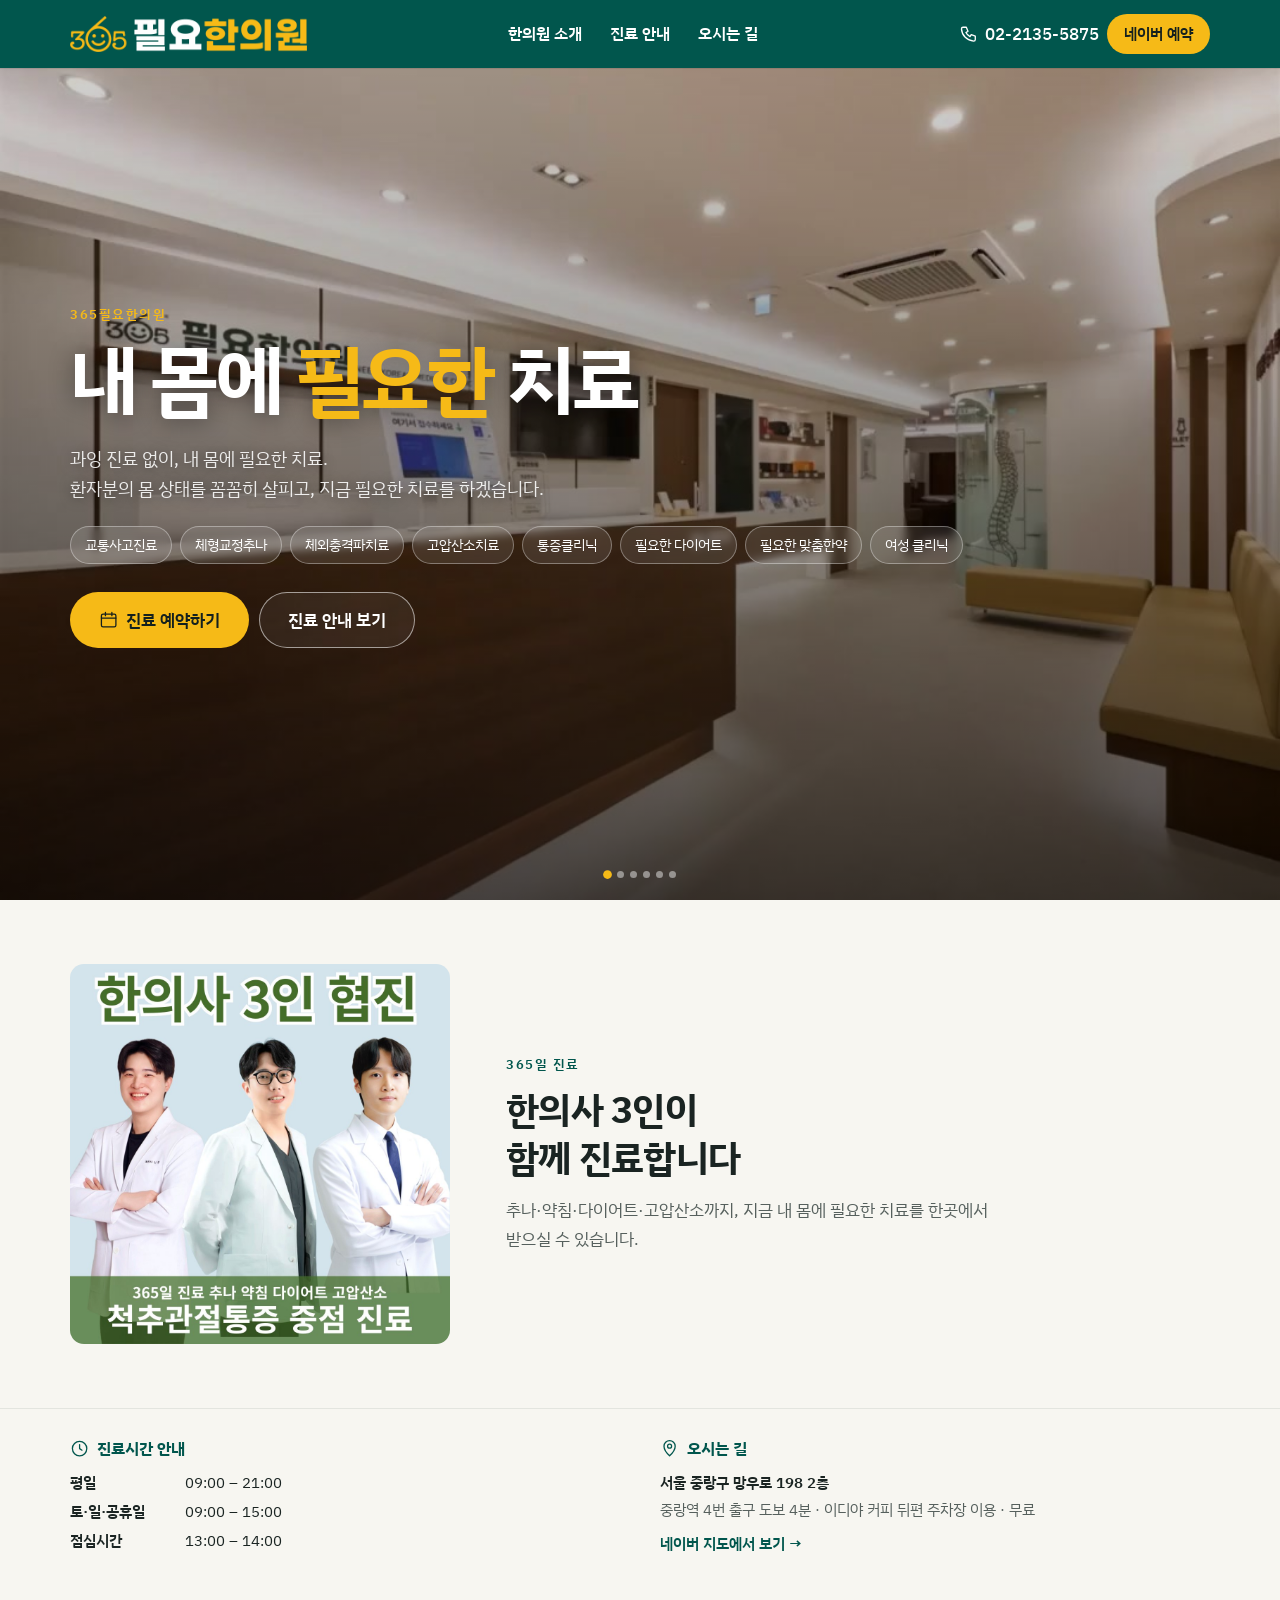
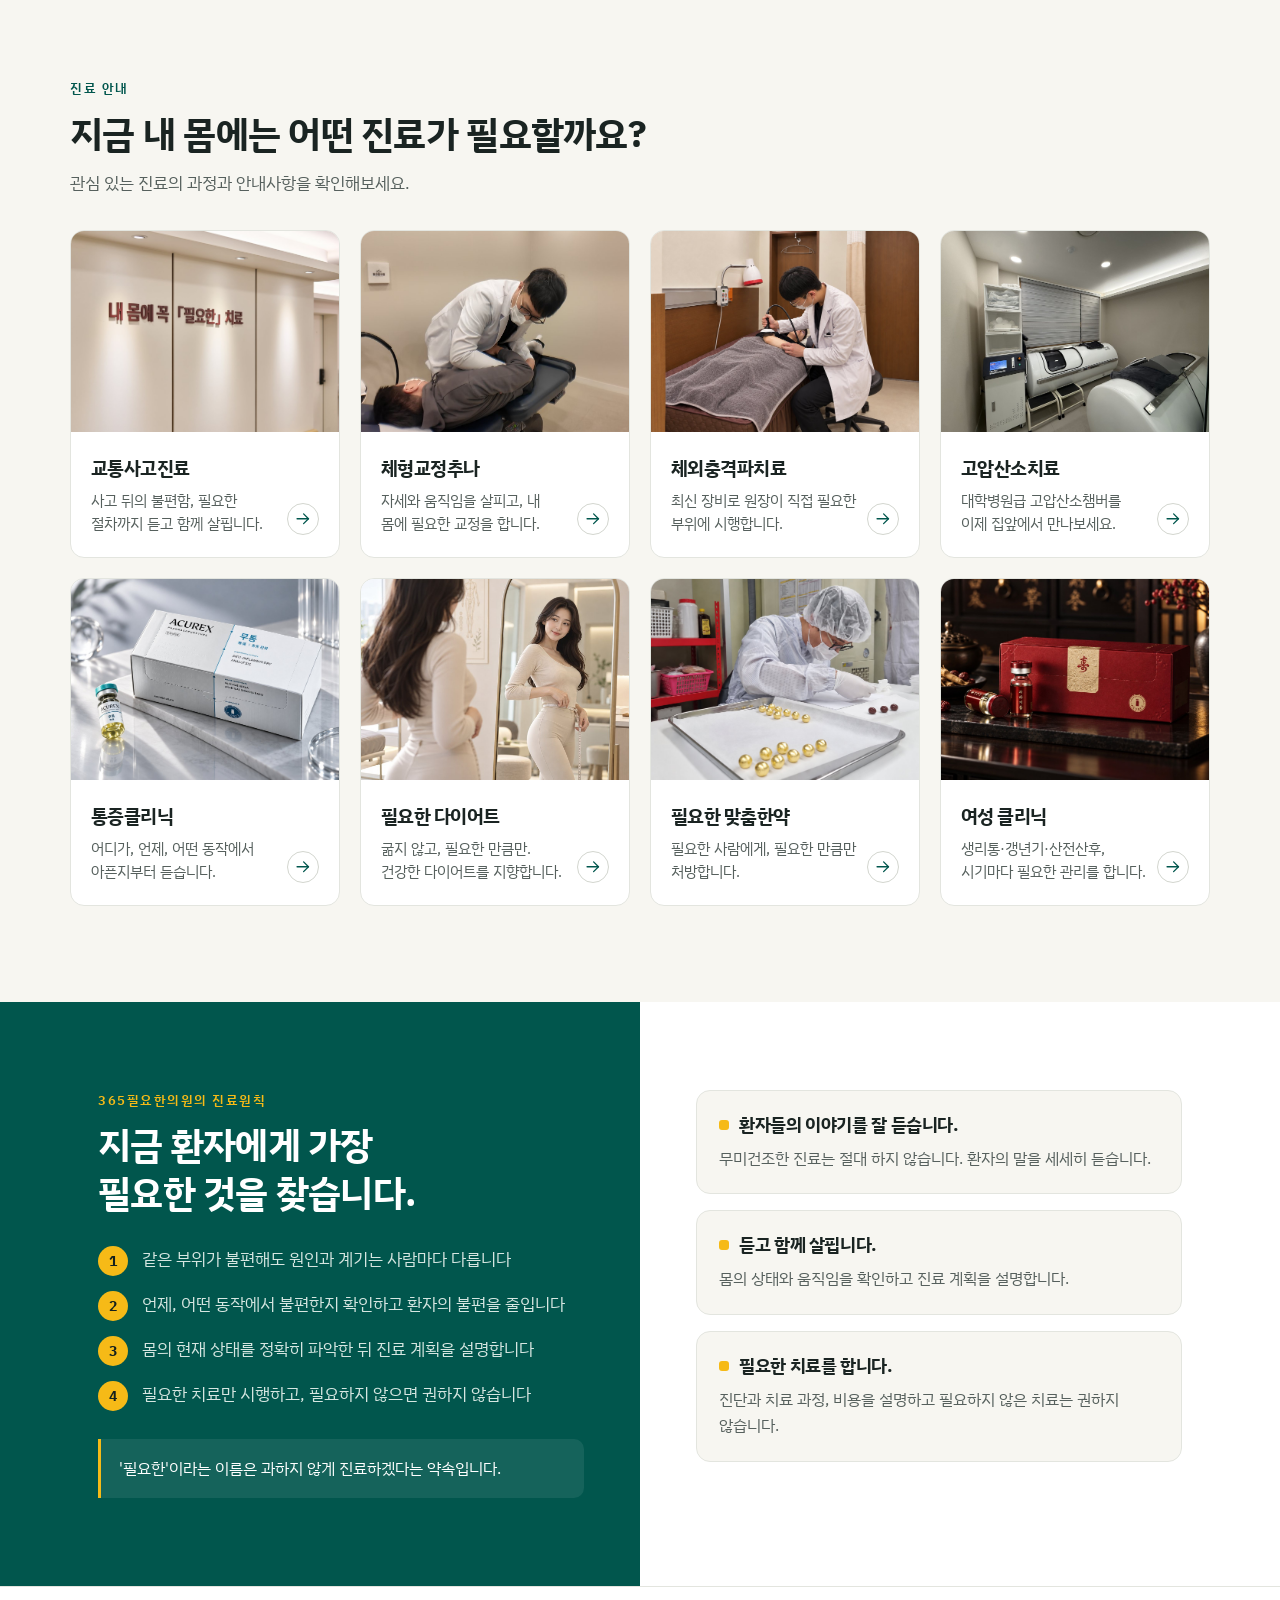
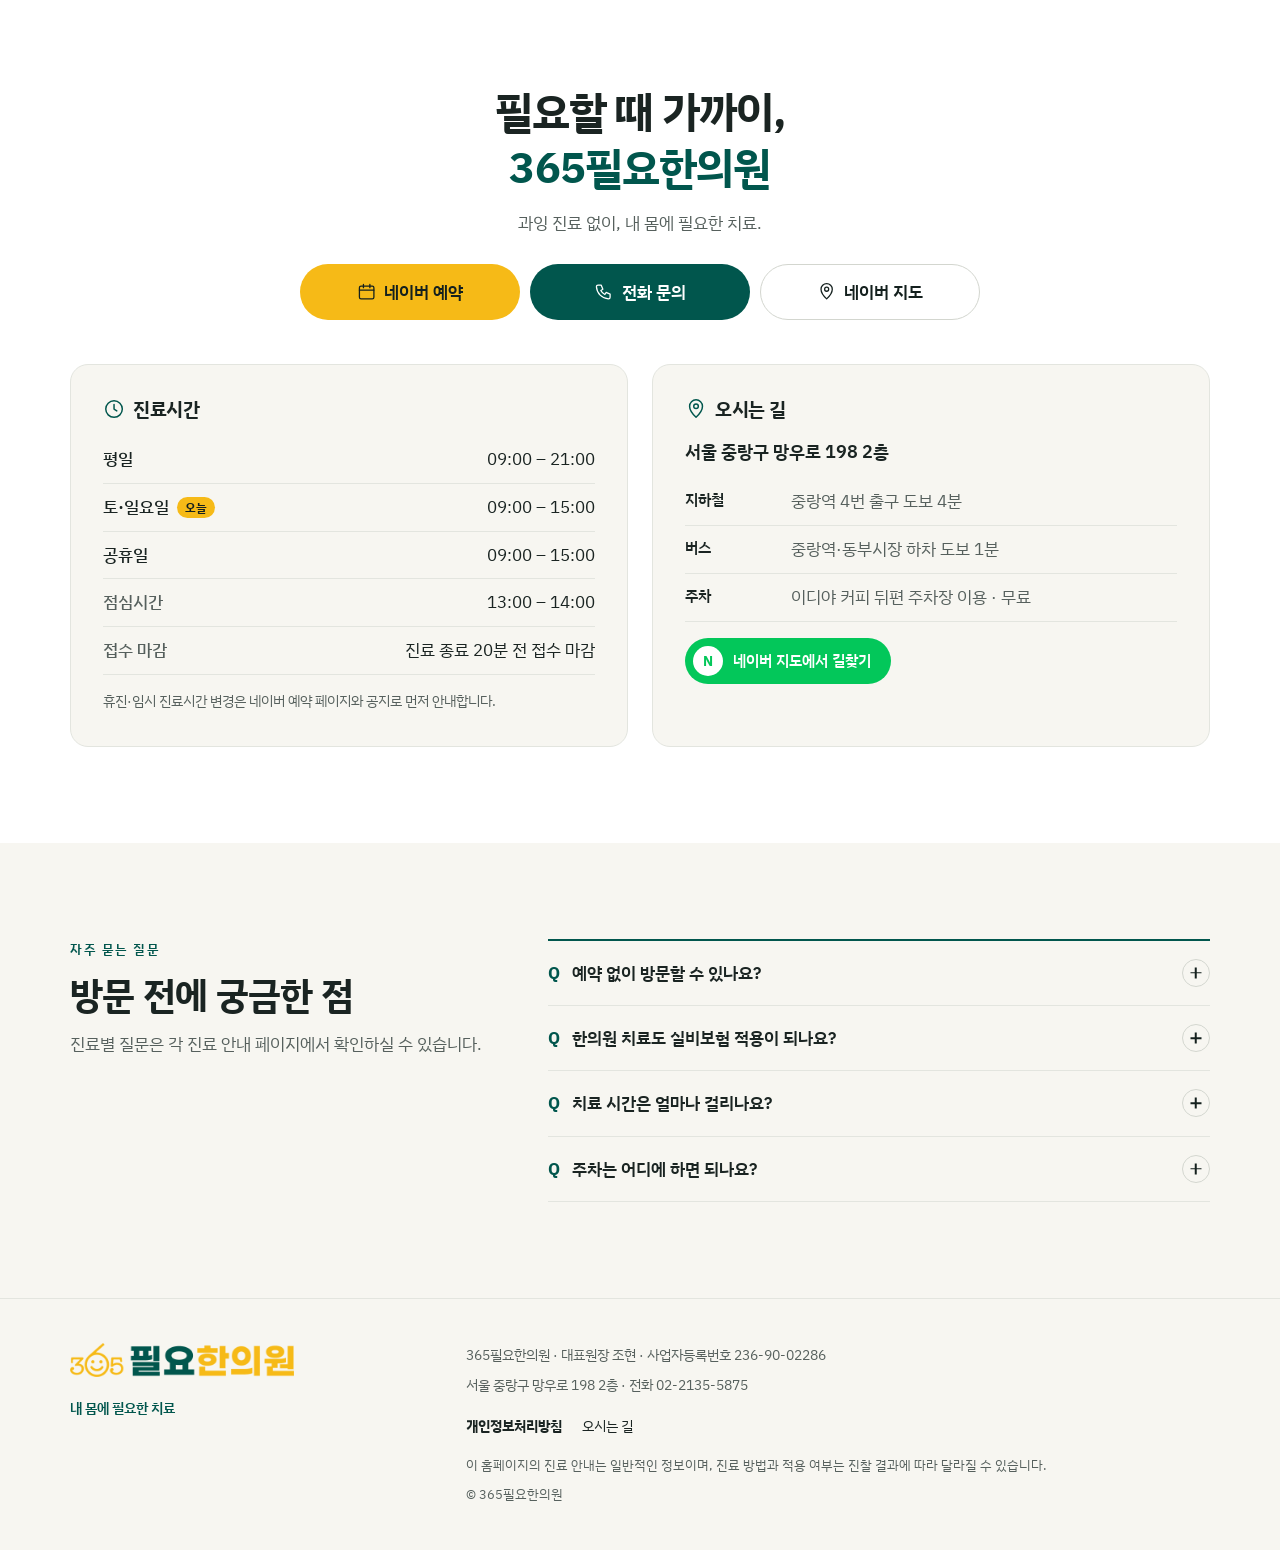
==== commit fc9c2643: "Add files via upload" ====
--- a/index.html
+++ b/index.html
@@ -5,13 +5,13 @@
 <meta name="viewport" content="width=device-width, initial-scale=1, viewport-fit=cover">
 <title>365필요한의원 | 내 몸에 필요한 치료</title>
 <meta name="description" content="365필요한의원 — 내 몸에 필요한 치료. 교통사고진료, 체형교정추나, 체외충격파치료, 고압산소치료, 통증클리닉, 다이어트, 맞춤 한약, 여성 클리닉. 불편한 곳을 듣고, 몸의 상태를 살피며, 필요한 치료만 함께 정합니다.">
-<link rel="canonical" href="https://365needhani.github.io/">
+<link rel="canonical" href="https://365needhani.com/">
 <meta property="og:type" content="website">
 <meta property="og:site_name" content="365필요한의원">
 <meta property="og:title" content="365필요한의원 | 내 몸에 필요한 치료">
 <meta property="og:description" content="365필요한의원 — 내 몸에 필요한 치료. 교통사고진료, 체형교정추나, 체외충격파치료, 고압산소치료, 통증클리닉, 다이어트, 맞춤 한약, 여성 클리닉. 불편한 곳을 듣고, 몸의 상태를 살피며, 필요한 치료만 함께 정합니다.">
-<meta property="og:url" content="https://365needhani.github.io/">
-<meta property="og:image" content="https://365needhani.github.io/assets/img/og-image.jpg">
+<meta property="og:url" content="https://365needhani.com/">
+<meta property="og:image" content="https://365needhani.com/assets/img/og-image.jpg">
 <meta property="og:locale" content="ko_KR">
 <meta name="theme-color" content="#01564D">
 <link rel="preload" href="assets/img/reception.jpg" as="image">
@@ -23,7 +23,7 @@
 <link rel="preconnect" href="https://fonts.gstatic.com" crossorigin>
 <link rel="stylesheet" href="https://fonts.googleapis.com/css2?family=IBM+Plex+Sans+KR:wght@400;500;600;700&display=swap">
 <link rel="stylesheet" href="assets/css/style.css">
-<script type="application/ld+json">{"@context":"https://schema.org","@type":"MedicalClinic","name":"365필요한의원","slogan":"내 몸에 필요한 치료","url":"https://365needhani.github.io","telephone":"02-2135-5875","logo":"https://365needhani.github.io/assets/img/logo.png","address":{"@type":"PostalAddress","streetAddress":"서울 중랑구 망우로 198 2층","addressCountry":"KR"},"medicalSpecialty":"Korean medicine","availableService":[{"@type":"MedicalTherapy","name":"교통사고진료"},{"@type":"MedicalTherapy","name":"체형교정추나"},{"@type":"MedicalTherapy","name":"체외충격파치료"},{"@type":"MedicalTherapy","name":"고압산소치료"},{"@type":"MedicalTherapy","name":"통증클리닉"},{"@type":"MedicalTherapy","name":"필요한 다이어트"},{"@type":"MedicalTherapy","name":"필요한 맞춤한약"},{"@type":"MedicalTherapy","name":"여성 클리닉"}]}</script>
+<script type="application/ld+json">{"@context":"https://schema.org","@type":"MedicalClinic","name":"365필요한의원","slogan":"내 몸에 필요한 치료","url":"https://365needhani.com","telephone":"02-2135-5875","logo":"https://365needhani.com/assets/img/logo.png","address":{"@type":"PostalAddress","streetAddress":"서울 중랑구 망우로 198 2층","addressCountry":"KR"},"medicalSpecialty":"Korean medicine","availableService":[{"@type":"MedicalTherapy","name":"교통사고진료"},{"@type":"MedicalTherapy","name":"체형교정추나"},{"@type":"MedicalTherapy","name":"체외충격파치료"},{"@type":"MedicalTherapy","name":"고압산소치료"},{"@type":"MedicalTherapy","name":"통증클리닉"},{"@type":"MedicalTherapy","name":"필요한 다이어트"},{"@type":"MedicalTherapy","name":"필요한 맞춤한약"},{"@type":"MedicalTherapy","name":"여성 클리닉"}]}</script>
 </head>
 <body>
 <a class="skip" href="#main">본문 바로가기</a>
@@ -296,7 +296,7 @@
     <div class="footer-info">
       <p>365필요한의원 · 대표원장 조현 · 사업자등록번호 236-90-02286</p>
       <p>서울 중랑구 망우로 198 2층 · 전화 02-2135-5875</p>
-      <p class="footer-links"><a href="fees.html">비급여 비용 안내</a><a href="privacy.html"><b>개인정보처리방침</b></a><a href="location.html">오시는 길</a></p>
+      <p class="footer-links"><a href="index.html"><b>개인정보처리방침</b></a><a href="location.html">오시는 길</a></p>
       <p class="footer-legal">이 홈페이지의 진료 안내는 일반적인 정보이며, 진료 방법과 적용 여부는 진찰 결과에 따라 달라질 수 있습니다.</p>
       <p class="footer-copy">© 365필요한의원</p>
     </div>
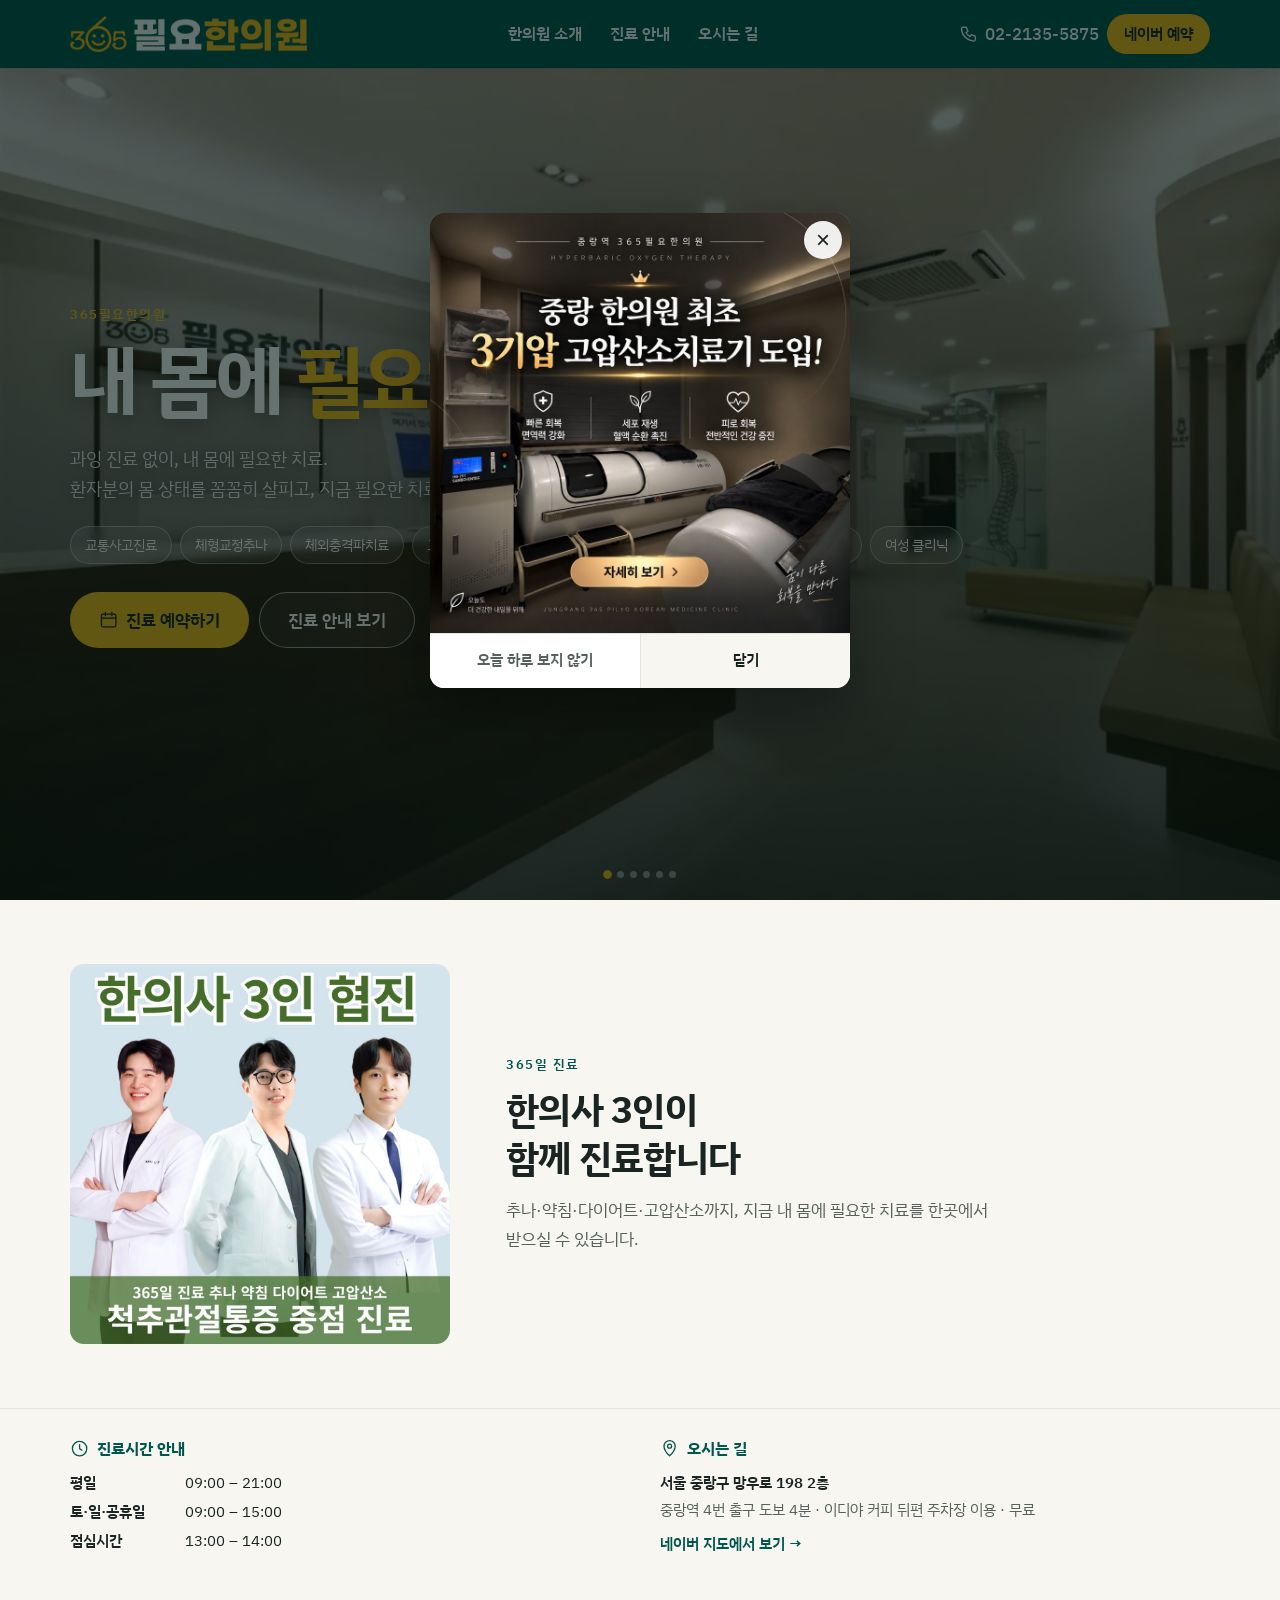
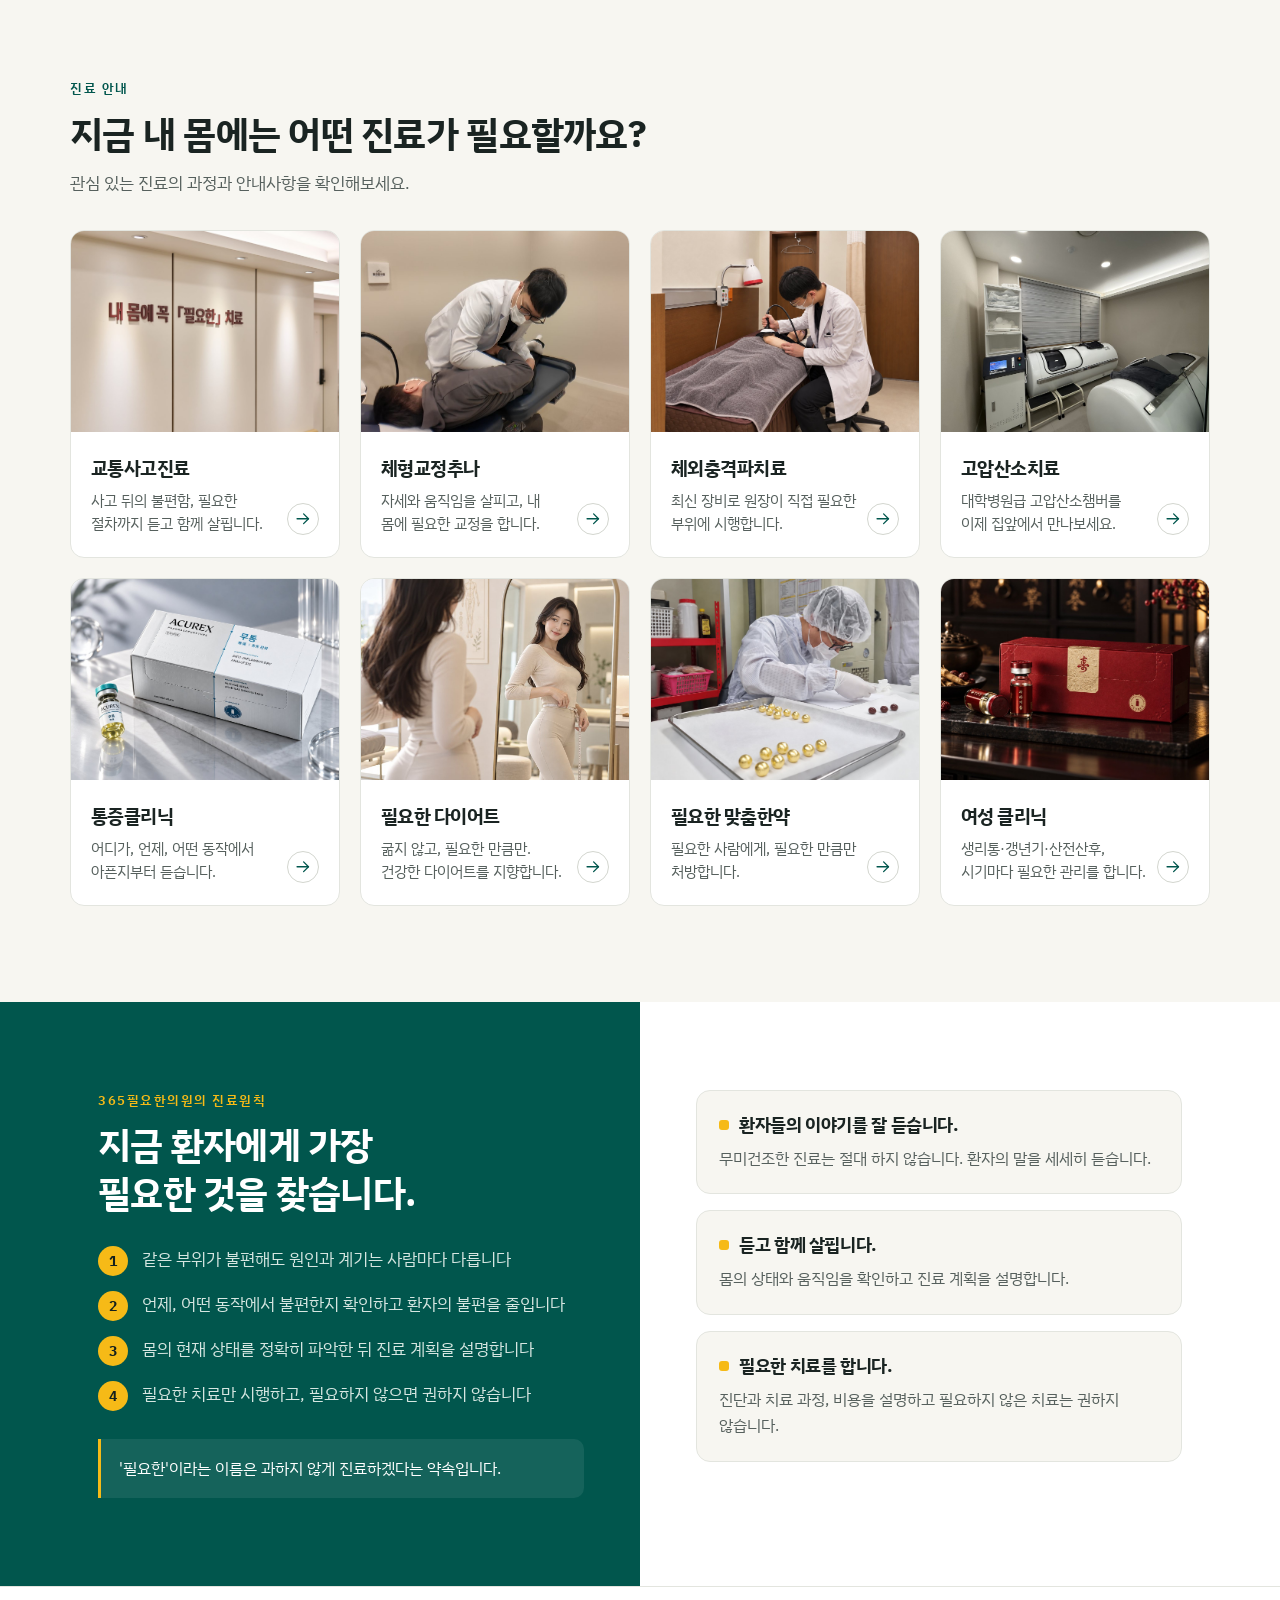
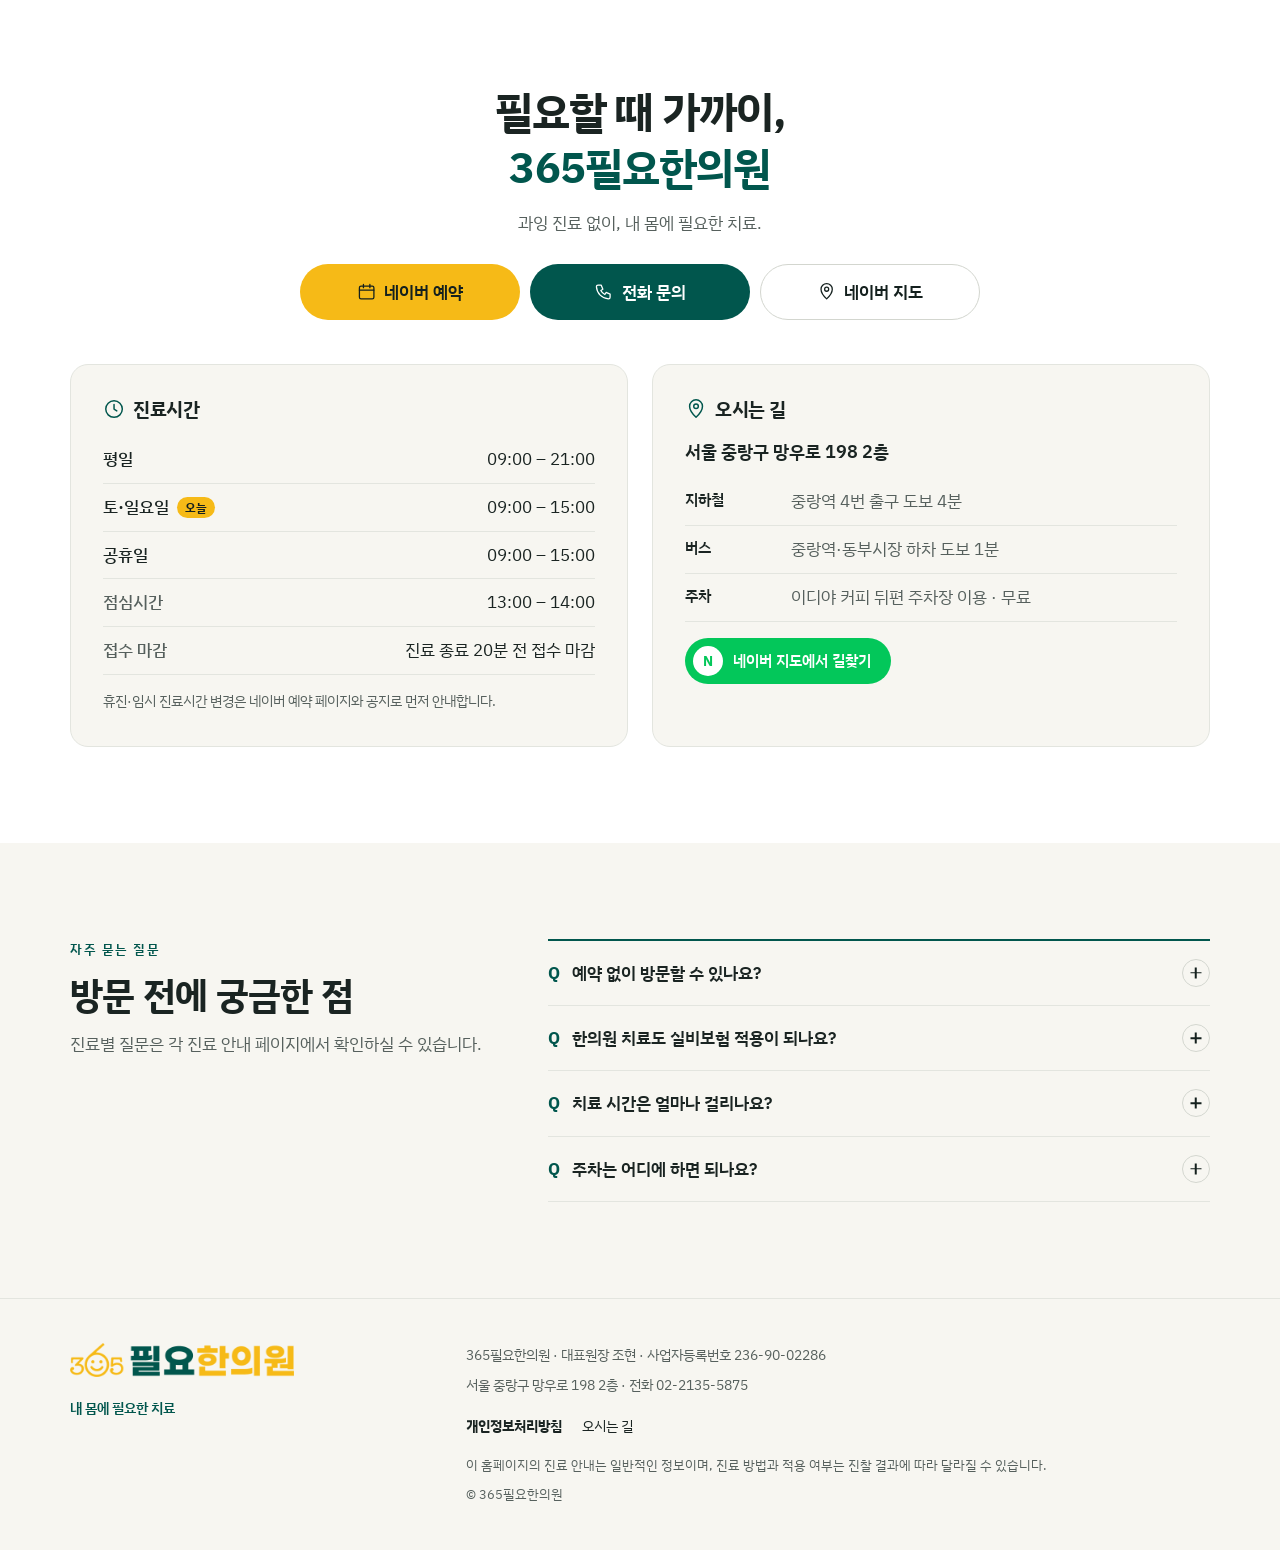
==== commit ee96b30e: "Add files via upload" ====
--- a/index.html
+++ b/index.html
@@ -308,6 +308,17 @@
   <a class="is-main" href="https://naver.me/GXFbSCK0" target="_blank" rel="noopener" data-track="reserve-mobile"><svg viewBox="0 0 24 24" fill="none" stroke="currentColor" stroke-width="1.6" stroke-linecap="round" stroke-linejoin="round" aria-hidden="true"><rect x="3" y="5" width="18" height="16" rx="2"/><path d="M3 10h18M8 3v4M16 3v4"/></svg>예약하기</a>
   <a href="https://naver.me/FLyvfNd8" target="_blank" rel="noopener" data-track="map-mobile"><svg viewBox="0 0 24 24" fill="none" stroke="currentColor" stroke-width="1.6" stroke-linecap="round" stroke-linejoin="round" aria-hidden="true"><path d="M12 21s7-6.5 7-12a7 7 0 0 0-14 0c0 5.5 7 12 7 12z"/><circle cx="12" cy="9" r="2.5"/></svg>오시는 길</a>
 </nav>
+
+<div class="popup" id="promo-popup" role="dialog" aria-modal="true" aria-label="안내" hidden>
+  <div class="popup-box">
+    <button type="button" class="popup-x" data-popup="close" aria-label="닫기">×</button>
+    <a class="popup-img" href="treatment-hbot.html"><img src="assets/img/popup-hbot.jpg" alt="중랑 한의원 최초 3기압 고압산소치료기 도입 — 자세히 보기"></a>
+    <div class="popup-bar">
+      <button type="button" data-popup="today">오늘 하루 보지 않기</button>
+      <button type="button" class="is-main" data-popup="close">닫기</button>
+    </div>
+  </div>
+</div>
 <script src="assets/js/main.js" defer></script>
 </body>
 </html>
--- a/assets/css/style.css
+++ b/assets/css/style.css
@@ -413,6 +413,20 @@
 .lightbox::backdrop { background: rgba(0,40,35,.86); }
 .lightbox img { border-radius: 10px; max-height: 84vh; }
 .lightbox button { position: absolute; top: 8px; right: 8px; width: 44px; height: 44px; border-radius: 50%; border: 0; background: var(--white); font-size: 1.4rem; cursor: pointer; }
+
+/* ---------- 홈 안내 팝업 ---------- */
+.popup { position: fixed; inset: 0; z-index: 90; display: flex; align-items: center; justify-content: center; padding: 16px; background: rgba(0,20,18,.6); animation: popup-in .25s ease-out; }
+.popup[hidden] { display: none; }
+.popup-box { position: relative; width: min(92vw, 420px); max-height: calc(100vh - 32px); max-height: calc(100dvh - 32px); display: flex; flex-direction: column; background: var(--white); border-radius: var(--radius); overflow: hidden; box-shadow: 0 24px 60px rgba(0,0,0,.35); }
+.popup-img { display: block; min-height: 0; flex: 1 1 auto; overflow: hidden; background: #111; }
+.popup-img img { display: block; width: 100%; height: 100%; max-height: calc(100vh - 32px - 54px); max-height: calc(100dvh - 32px - 54px); object-fit: contain; }
+.popup-x { position: absolute; top: 8px; right: 8px; width: 38px; height: 38px; border: 0; border-radius: 50%; background: rgba(255,255,255,.92); color: var(--ink); font-size: 1.5rem; line-height: 1; cursor: pointer; }
+.popup-bar { display: grid; grid-template-columns: 1fr 1fr; border-top: 1px solid var(--line); }
+.popup-bar button { min-height: 54px; border: 0; background: var(--white); color: var(--muted); font: inherit; font-weight: 600; font-size: .96rem; cursor: pointer; }
+.popup-bar button + button { border-left: 1px solid var(--line); }
+.popup-bar button.is-main { color: var(--ink); background: var(--paper); }
+.popup-bar button:hover { background: var(--yellow); color: var(--ink); }
+@keyframes popup-in { from { opacity: 0; } to { opacity: 1; } }
 
 @media (prefers-reduced-motion: reduce) { html { scroll-behavior: auto; } *, *::before, *::after { transition: none !important; animation: none !important; } }
 
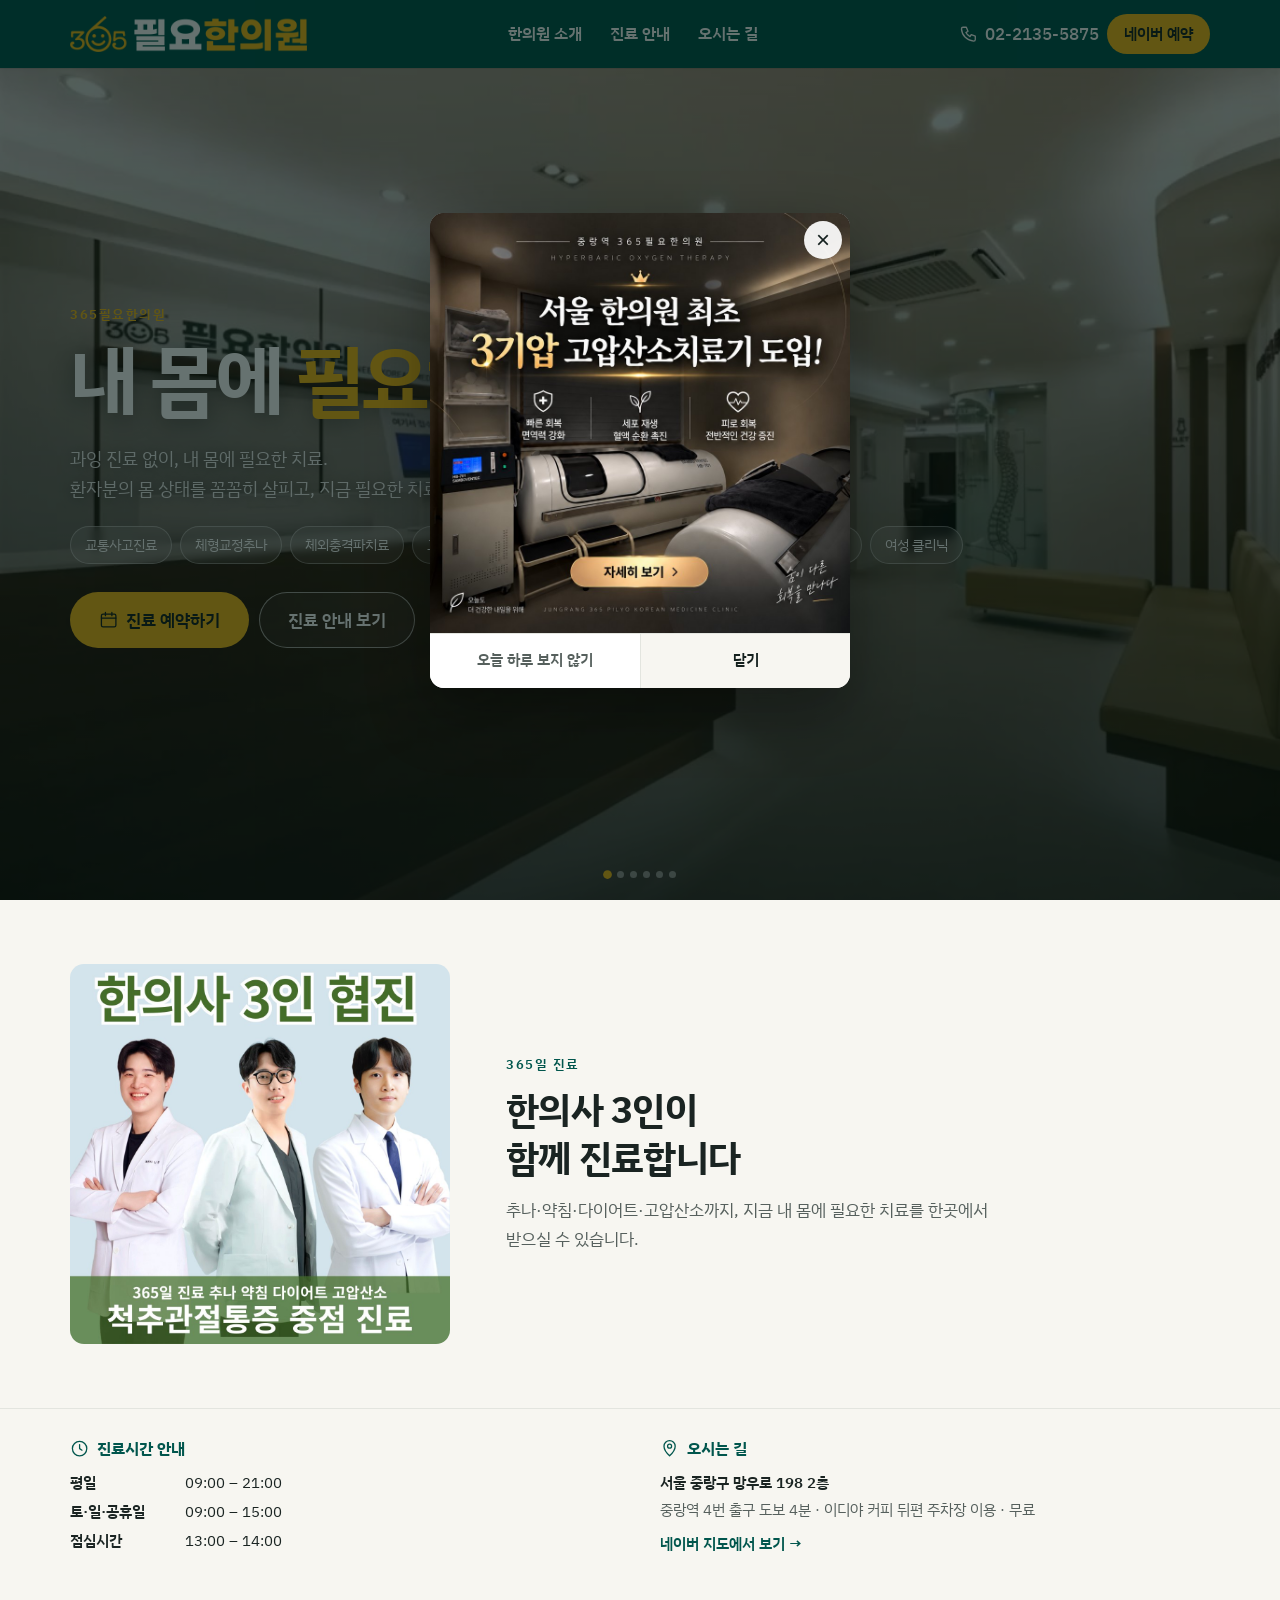
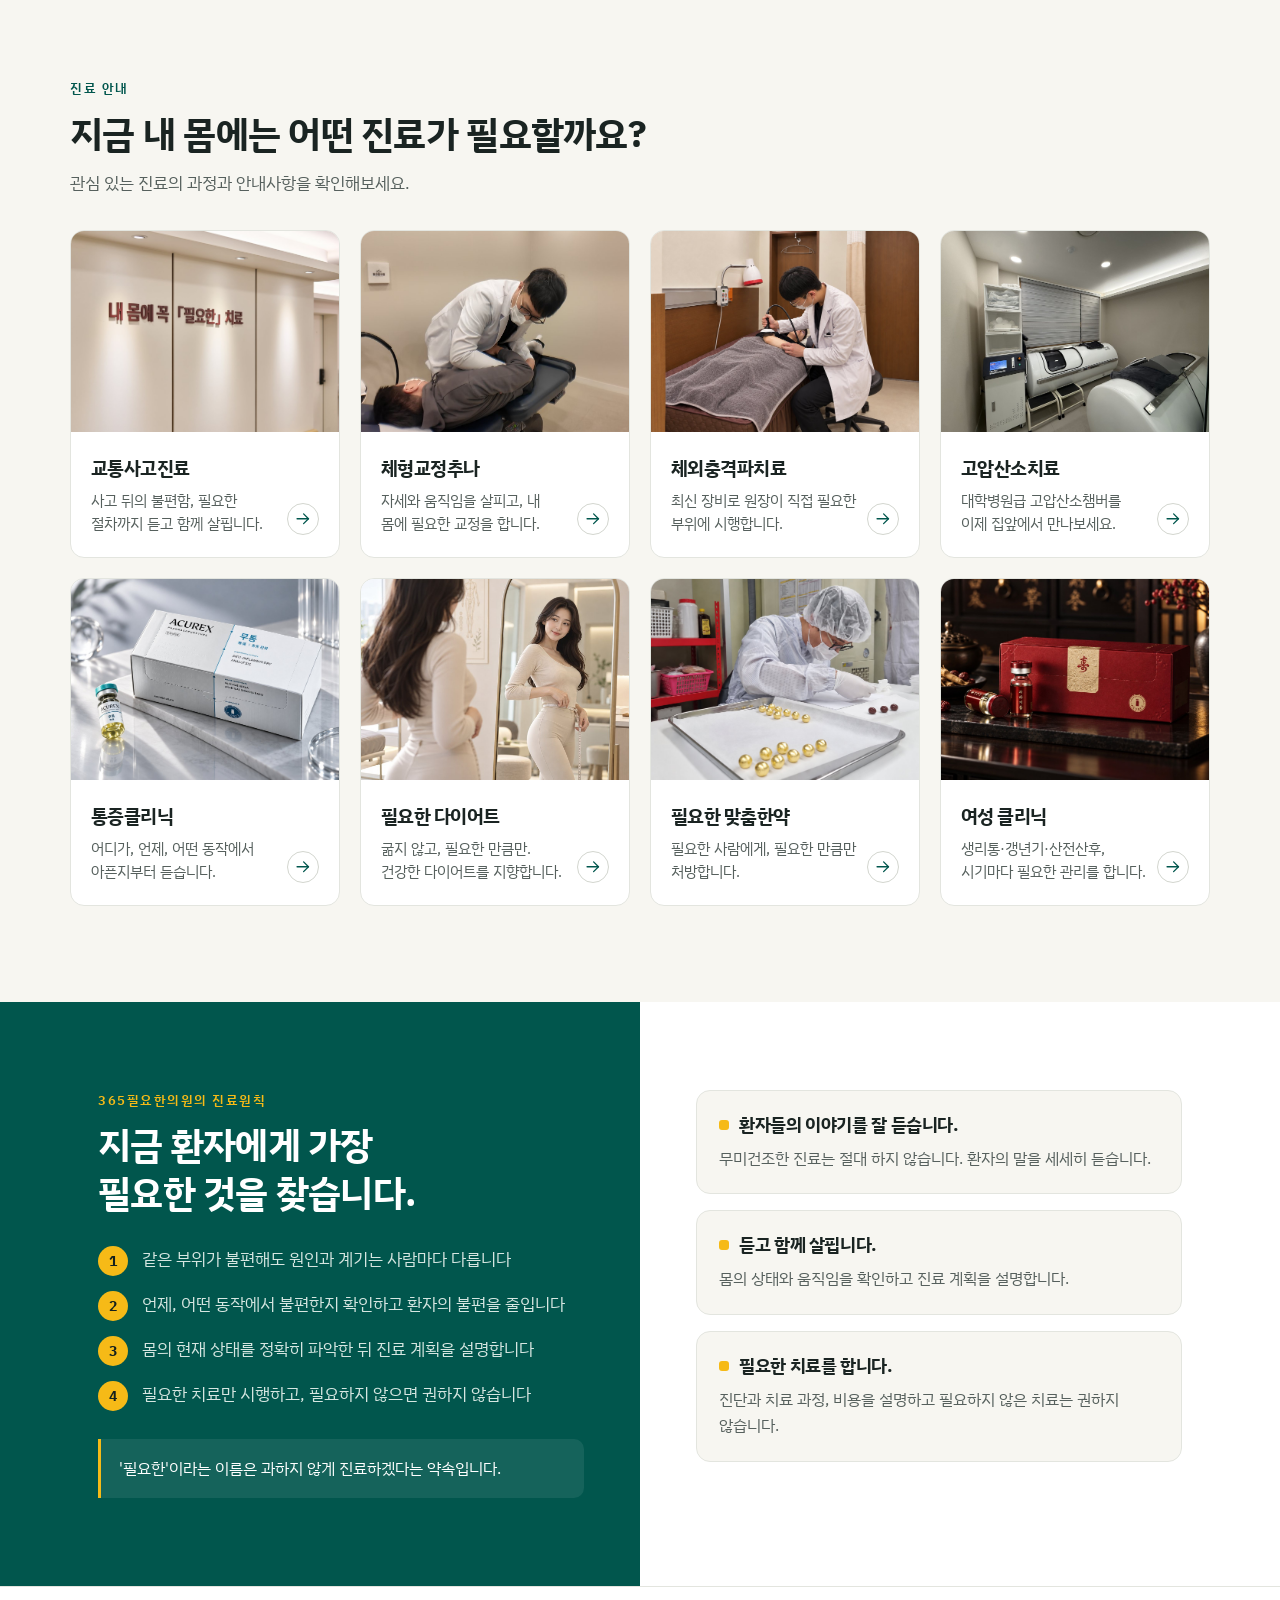
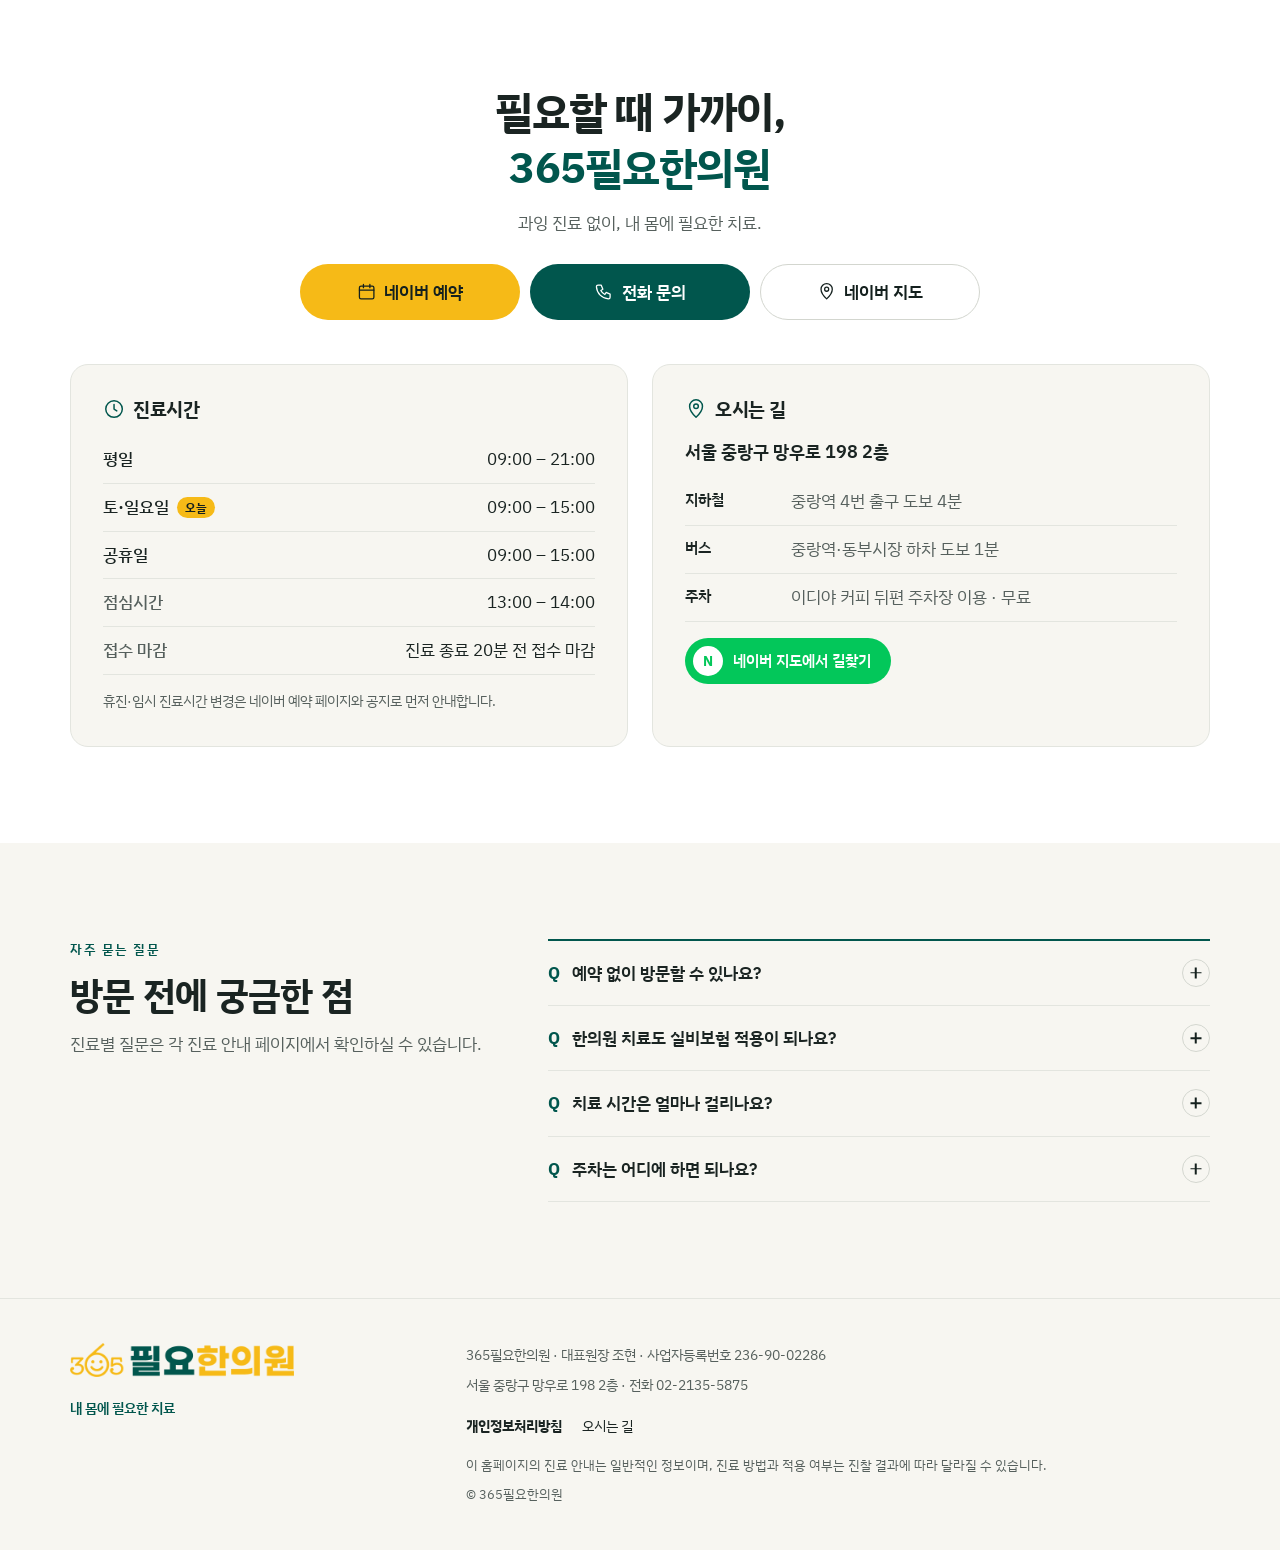
==== commit 9bf8124f: "Add files via upload" ====
--- a/index.html
+++ b/index.html
@@ -312,7 +312,7 @@
 <div class="popup" id="promo-popup" role="dialog" aria-modal="true" aria-label="안내" hidden>
   <div class="popup-box">
     <button type="button" class="popup-x" data-popup="close" aria-label="닫기">×</button>
-    <a class="popup-img" href="treatment-hbot.html"><img src="assets/img/popup-hbot.jpg" alt="중랑 한의원 최초 3기압 고압산소치료기 도입 — 자세히 보기"></a>
+    <a class="popup-img" href="treatment-hbot.html"><img src="assets/img/popup-hbot-v2.jpg" alt="서울 한의원 최초 3기압 고압산소치료기 도입 — 자세히 보기"></a>
     <div class="popup-bar">
       <button type="button" data-popup="today">오늘 하루 보지 않기</button>
       <button type="button" class="is-main" data-popup="close">닫기</button>
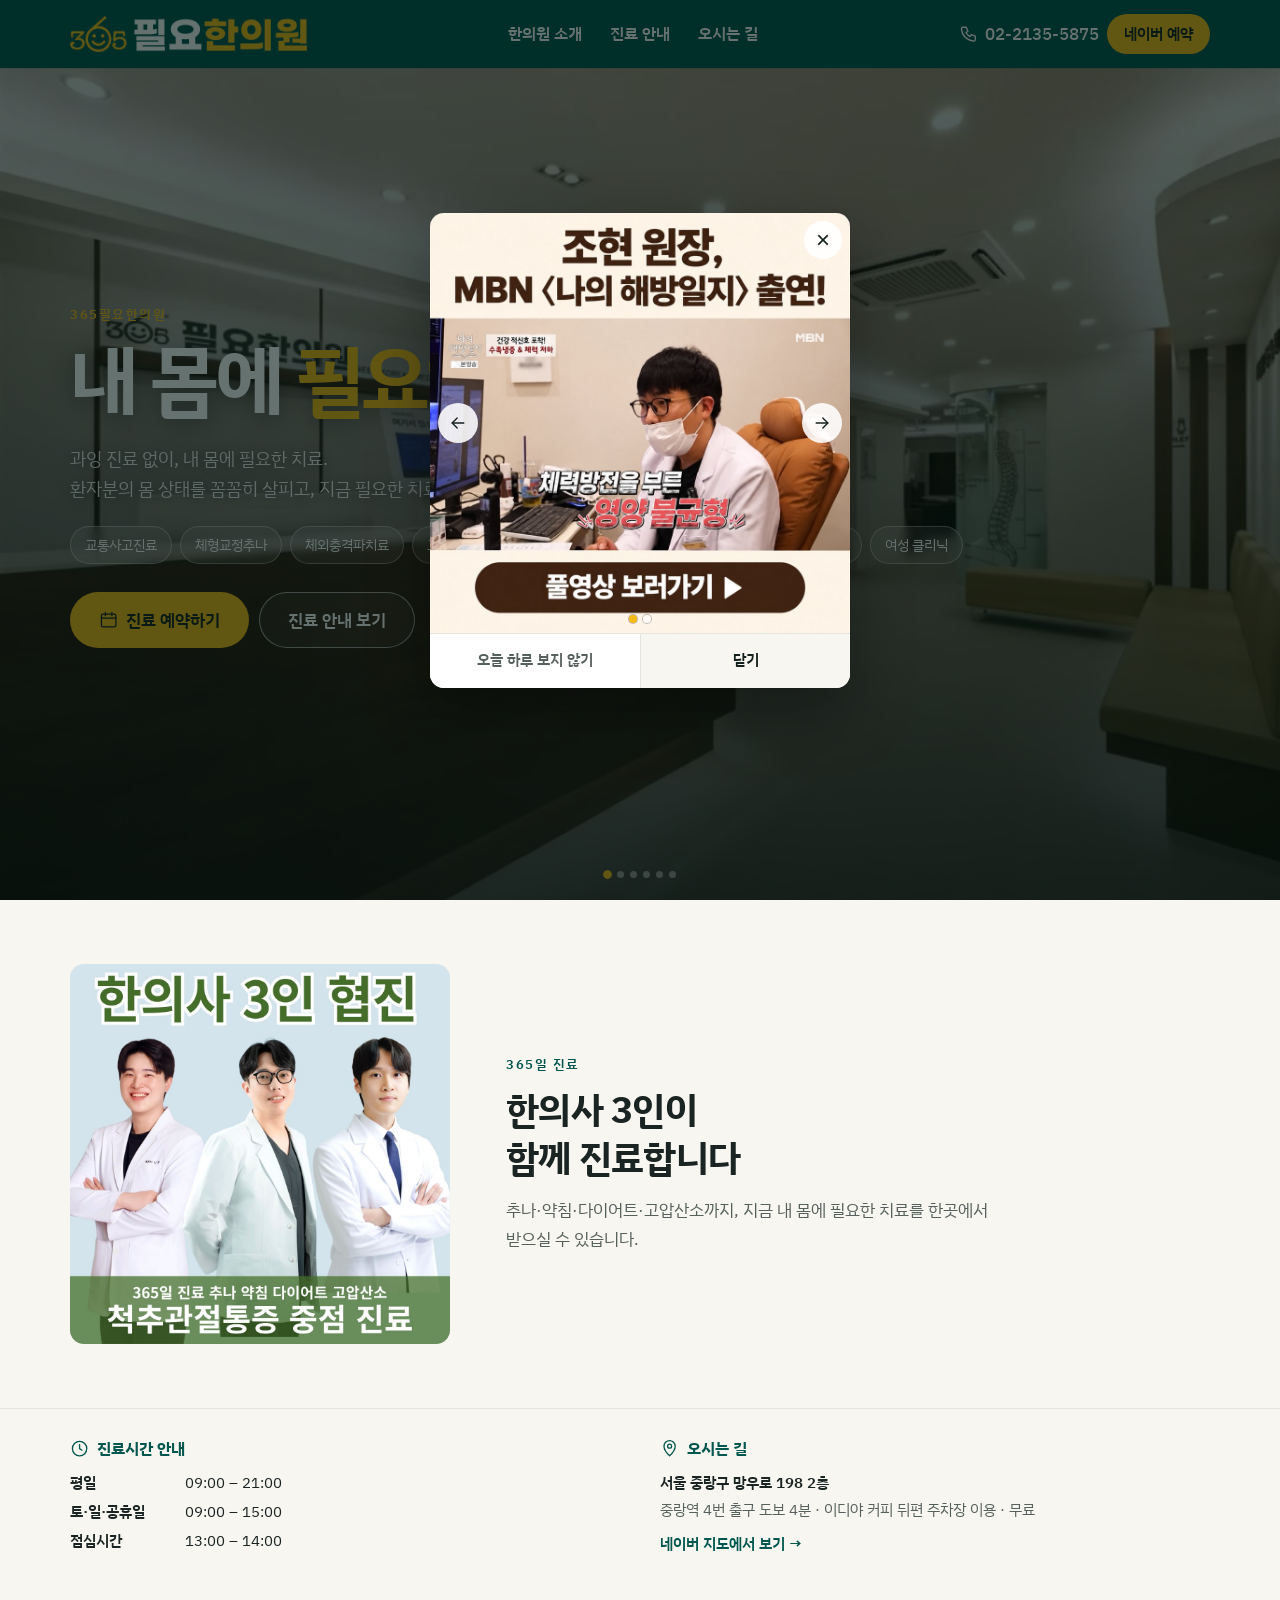
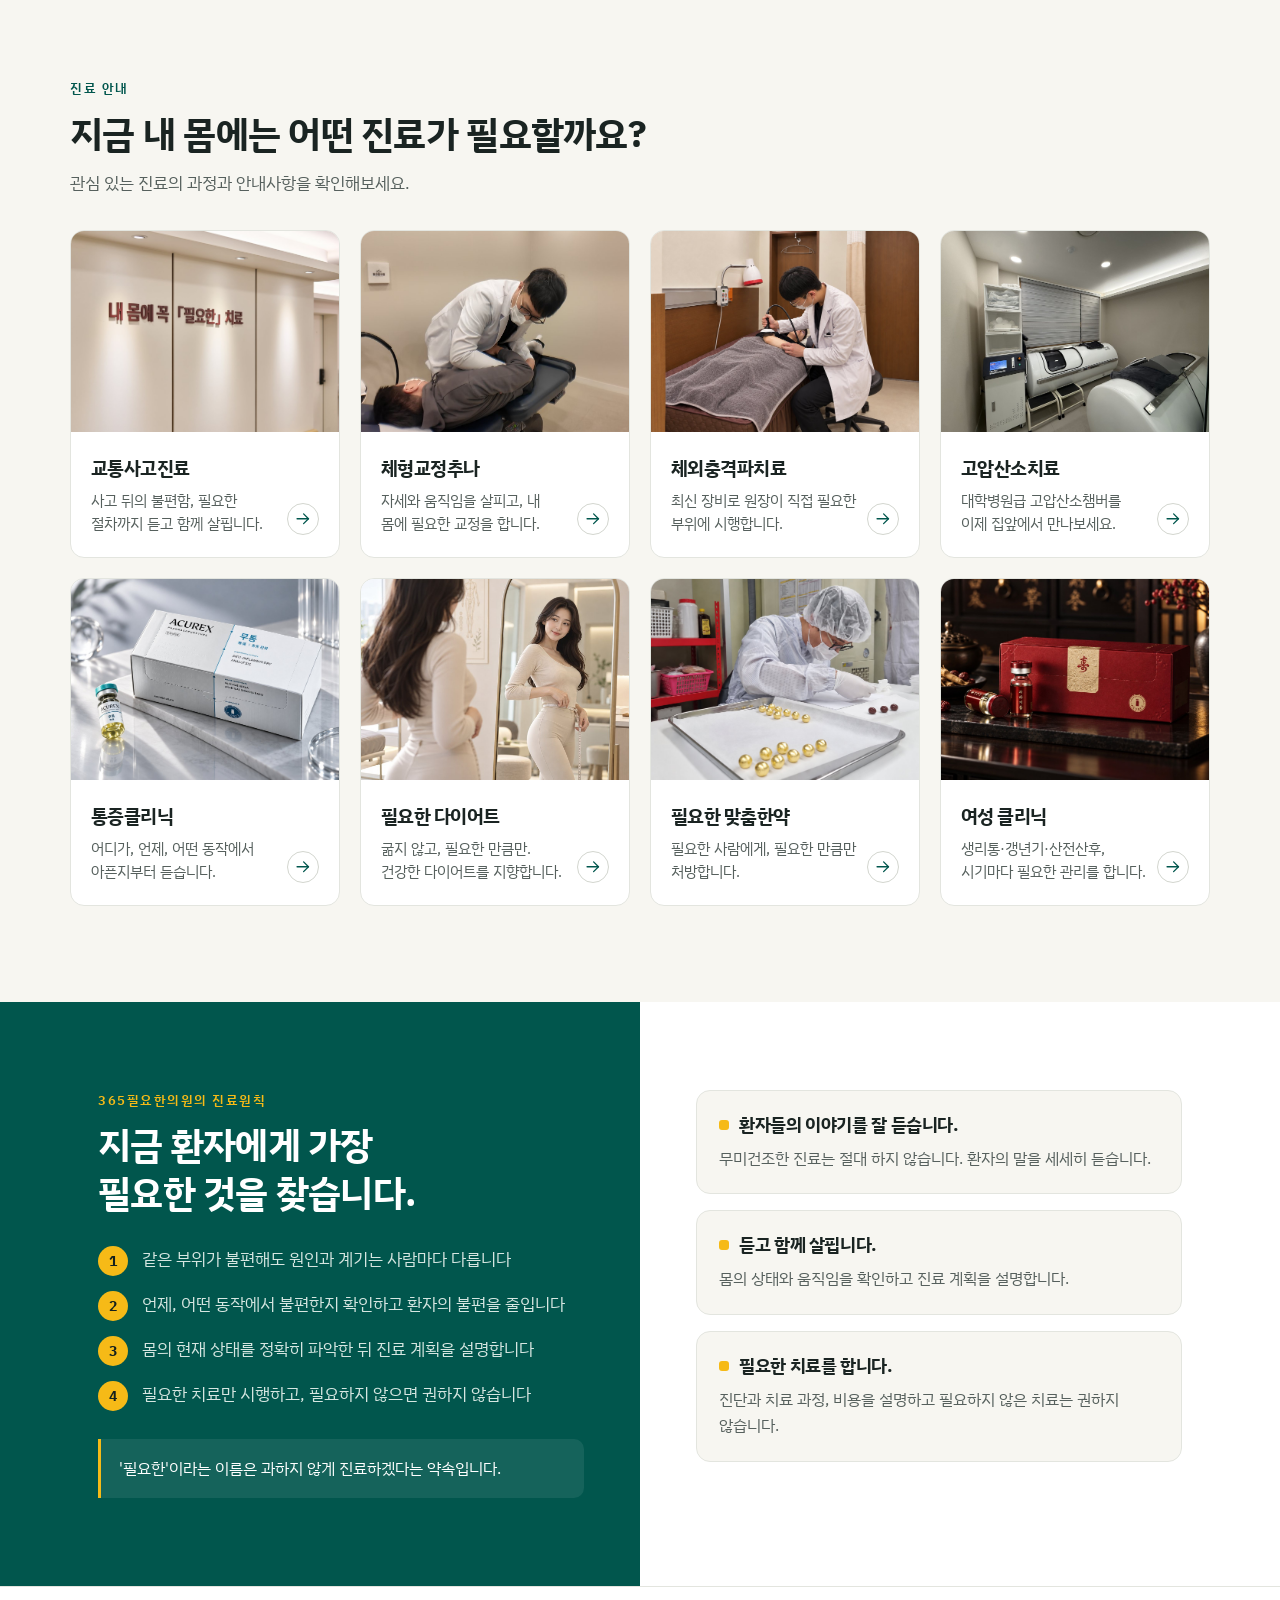
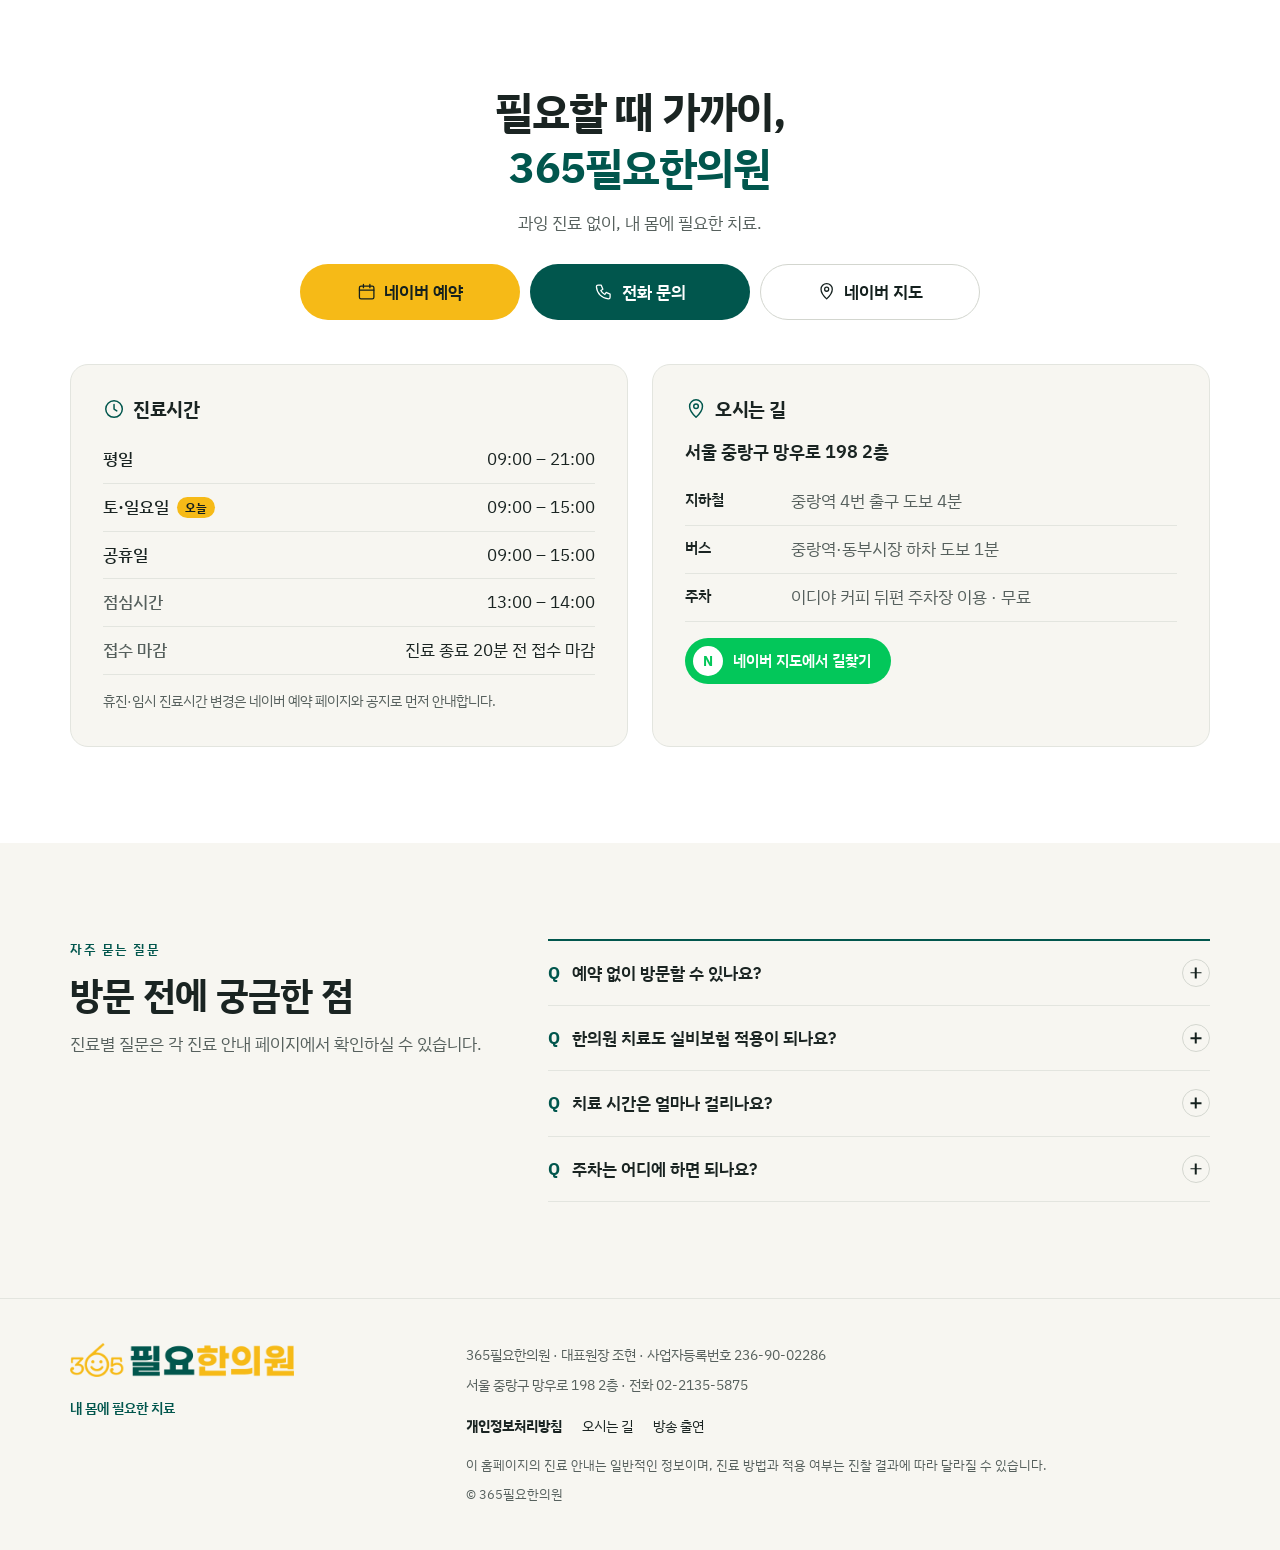
==== commit 78fd72d9: "Add files via upload" ====
--- a/index.html
+++ b/index.html
@@ -296,7 +296,7 @@
     <div class="footer-info">
       <p>365필요한의원 · 대표원장 조현 · 사업자등록번호 236-90-02286</p>
       <p>서울 중랑구 망우로 198 2층 · 전화 02-2135-5875</p>
-      <p class="footer-links"><a href="index.html"><b>개인정보처리방침</b></a><a href="location.html">오시는 길</a></p>
+      <p class="footer-links"><a href="index.html"><b>개인정보처리방침</b></a><a href="location.html">오시는 길</a><a href="media.html">방송 출연</a></p>
       <p class="footer-legal">이 홈페이지의 진료 안내는 일반적인 정보이며, 진료 방법과 적용 여부는 진찰 결과에 따라 달라질 수 있습니다.</p>
       <p class="footer-copy">© 365필요한의원</p>
     </div>
@@ -310,9 +310,15 @@
 </nav>
 
 <div class="popup" id="promo-popup" role="dialog" aria-modal="true" aria-label="안내" hidden>
-  <div class="popup-box">
+  <div class="popup-box has-slides">
     <button type="button" class="popup-x" data-popup="close" aria-label="닫기">×</button>
-    <a class="popup-img" href="treatment-hbot.html"><img src="assets/img/popup-hbot-v2.jpg" alt="서울 한의원 최초 3기압 고압산소치료기 도입 — 자세히 보기"></a>
+    <div class="popup-slides" data-interval="4500">
+      <a class="popup-img is-on" href="media.html"><img src="assets/img/popup-mbn.jpg" alt="조현 원장, MBN 나의 해방일지 출연 — 풀영상 보러가기"></a>
+      <a class="popup-img" href="treatment-hbot.html"><img src="assets/img/popup-hbot-v2.jpg" alt="서울 한의원 최초 3기압 고압산소치료기 도입 — 자세히 보기" loading="lazy"></a>
+      <button type="button" class="popup-arrow is-prev" data-popup="prev" aria-label="이전"><svg viewBox="0 0 24 24" fill="none" stroke="currentColor" stroke-width="1.6" stroke-linecap="round" stroke-linejoin="round" aria-hidden="true"><path d="M5 12h14"/><path d="M13 6l6 6-6 6"/></svg></button>
+      <button type="button" class="popup-arrow is-next" data-popup="next" aria-label="다음"><svg viewBox="0 0 24 24" fill="none" stroke="currentColor" stroke-width="1.6" stroke-linecap="round" stroke-linejoin="round" aria-hidden="true"><path d="M5 12h14"/><path d="M13 6l6 6-6 6"/></svg></button>
+      <ol class="popup-dots" aria-hidden="true"><li class="is-on"></li><li></li></ol>
+    </div>
     <div class="popup-bar">
       <button type="button" data-popup="today">오늘 하루 보지 않기</button>
       <button type="button" class="is-main" data-popup="close">닫기</button>
--- a/assets/css/style.css
+++ b/assets/css/style.css
@@ -418,15 +418,57 @@
 .popup { position: fixed; inset: 0; z-index: 90; display: flex; align-items: center; justify-content: center; padding: 16px; background: rgba(0,20,18,.6); animation: popup-in .25s ease-out; }
 .popup[hidden] { display: none; }
 .popup-box { position: relative; width: min(92vw, 420px); max-height: calc(100vh - 32px); max-height: calc(100dvh - 32px); display: flex; flex-direction: column; background: var(--white); border-radius: var(--radius); overflow: hidden; box-shadow: 0 24px 60px rgba(0,0,0,.35); }
-.popup-img { display: block; min-height: 0; flex: 1 1 auto; overflow: hidden; background: #111; }
-.popup-img img { display: block; width: 100%; height: 100%; max-height: calc(100vh - 32px - 54px); max-height: calc(100dvh - 32px - 54px); object-fit: contain; }
-.popup-x { position: absolute; top: 8px; right: 8px; width: 38px; height: 38px; border: 0; border-radius: 50%; background: rgba(255,255,255,.92); color: var(--ink); font-size: 1.5rem; line-height: 1; cursor: pointer; }
+.popup-slides { position: relative; min-height: 0; flex: 1 1 auto; background: #111; aspect-ratio: 1 / 1; max-height: calc(100vh - 32px - 54px); max-height: calc(100dvh - 32px - 54px); }
+.popup-img { display: block; width: 100%; height: 100%; }
+.has-slides .popup-img { position: absolute; inset: 0; opacity: 0; transition: opacity .5s; pointer-events: none; }
+.has-slides .popup-img.is-on { opacity: 1; pointer-events: auto; }
+.popup-img img { display: block; width: 100%; height: 100%; object-fit: contain; }
+.popup-arrow { position: absolute; top: 50%; transform: translateY(-50%); width: 40px; height: 40px; border: 0; border-radius: 50%; background: rgba(255,255,255,.88); color: var(--ink); cursor: pointer; display: inline-flex; align-items: center; justify-content: center; z-index: 2; }
+.popup-arrow svg { width: 20px; height: 20px; }
+.popup-arrow.is-prev { left: 8px; } .popup-arrow.is-prev svg { transform: rotate(180deg); }
+.popup-arrow.is-next { right: 8px; }
+.popup-dots { position: absolute; left: 0; right: 0; bottom: 10px; display: flex; justify-content: center; gap: 6px; margin: 0; padding: 0; list-style: none; z-index: 2; }
+.popup-dots li { width: 8px; height: 8px; border-radius: 50%; background: rgba(255,255,255,.6); box-shadow: 0 0 0 1px rgba(0,0,0,.25); }
+.popup-dots li.is-on { background: var(--yellow); }
+.popup-x { position: absolute; top: 8px; right: 8px; z-index: 3; width: 38px; height: 38px; border: 0; border-radius: 50%; background: rgba(255,255,255,.92); color: var(--ink); font-size: 1.5rem; line-height: 1; cursor: pointer; }
 .popup-bar { display: grid; grid-template-columns: 1fr 1fr; border-top: 1px solid var(--line); }
 .popup-bar button { min-height: 54px; border: 0; background: var(--white); color: var(--muted); font: inherit; font-weight: 600; font-size: .96rem; cursor: pointer; }
 .popup-bar button + button { border-left: 1px solid var(--line); }
 .popup-bar button.is-main { color: var(--ink); background: var(--paper); }
 .popup-bar button:hover { background: var(--yellow); color: var(--ink); }
 @keyframes popup-in { from { opacity: 0; } to { opacity: 1; } }
+
+/* ---------- 방송 출연 페이지 ---------- */
+.media-sec { padding-top: 0; }
+.media-video { margin: 0; }
+.media-video video, .media-video img { display: block; width: 100%; aspect-ratio: 16 / 9; object-fit: cover; border-radius: var(--radius); background: #111; }
+.media-video.is-pending { position: relative; }
+.media-video.is-pending img { filter: brightness(.6); }
+.media-pending { position: absolute; left: 50%; top: calc(50% - 14px); transform: translate(-50%, -50%); display: inline-flex; align-items: center; gap: 8px; padding: 10px 18px; border-radius: 999px; background: rgba(255,255,255,.94); color: var(--ink); font-weight: 600; font-size: .95rem; white-space: nowrap; }
+.media-pending svg { width: 22px; height: 22px; color: var(--green); }
+.media-video figcaption { margin-top: 10px; font-size: .9rem; color: var(--muted); }
+.media-facts { display: grid; grid-template-columns: repeat(2, minmax(0, 1fr)); gap: 12px; margin: 28px 0 0; }
+@media (min-width: 900px) { .media-facts { grid-template-columns: repeat(4, minmax(0, 1fr)); gap: 16px; } }
+.media-facts div { background: var(--paper); border: 1px solid var(--line); border-radius: var(--radius); padding: 14px 16px; }
+.media-facts dt { font-size: .82rem; color: var(--muted); margin-bottom: 4px; }
+.media-facts dd { margin: 0; font-weight: 600; overflow-wrap: anywhere; }
+.media-body { display: grid; gap: 14px; font-size: 1.06rem; line-height: 1.85; }
+.media-body p { color: var(--text); }
+.media-related { margin-top: 28px; }
+.media-related .hero-tags { margin-top: 10px; }
+.media-note { margin-top: 24px; color: var(--muted); }
+
+/* 소개 페이지의 방송 출연 카드 */
+.media-card { display: grid; gap: 0; background: var(--white); border: 1px solid var(--line); border-radius: calc(var(--radius) + 4px); overflow: hidden; text-decoration: none; color: inherit; transition: border-color .15s, transform .15s, box-shadow .15s; }
+.media-card:hover { border-color: var(--green); transform: translateY(-2px); box-shadow: 0 10px 30px rgba(0,0,0,.08); }
+@media (min-width: 900px) { .media-card { grid-template-columns: 1.1fr 1fr; } }
+.media-card-img img { display: block; width: 100%; height: 100%; aspect-ratio: 16 / 9; object-fit: cover; }
+.media-card-body { display: grid; gap: 10px; align-content: center; padding: 24px; }
+@media (min-width: 900px) { .media-card-body { padding: 32px 36px; } }
+.media-card-body .eyebrow { margin: 0; }
+.media-card-title { font-size: 1.3rem; font-weight: 700; line-height: 1.35; color: var(--ink); }
+.media-card-copy { color: var(--muted); }
+.media-card-body .text-link { justify-self: start; margin-top: 4px; }
 
 @media (prefers-reduced-motion: reduce) { html { scroll-behavior: auto; } *, *::before, *::after { transition: none !important; animation: none !important; } }
 
